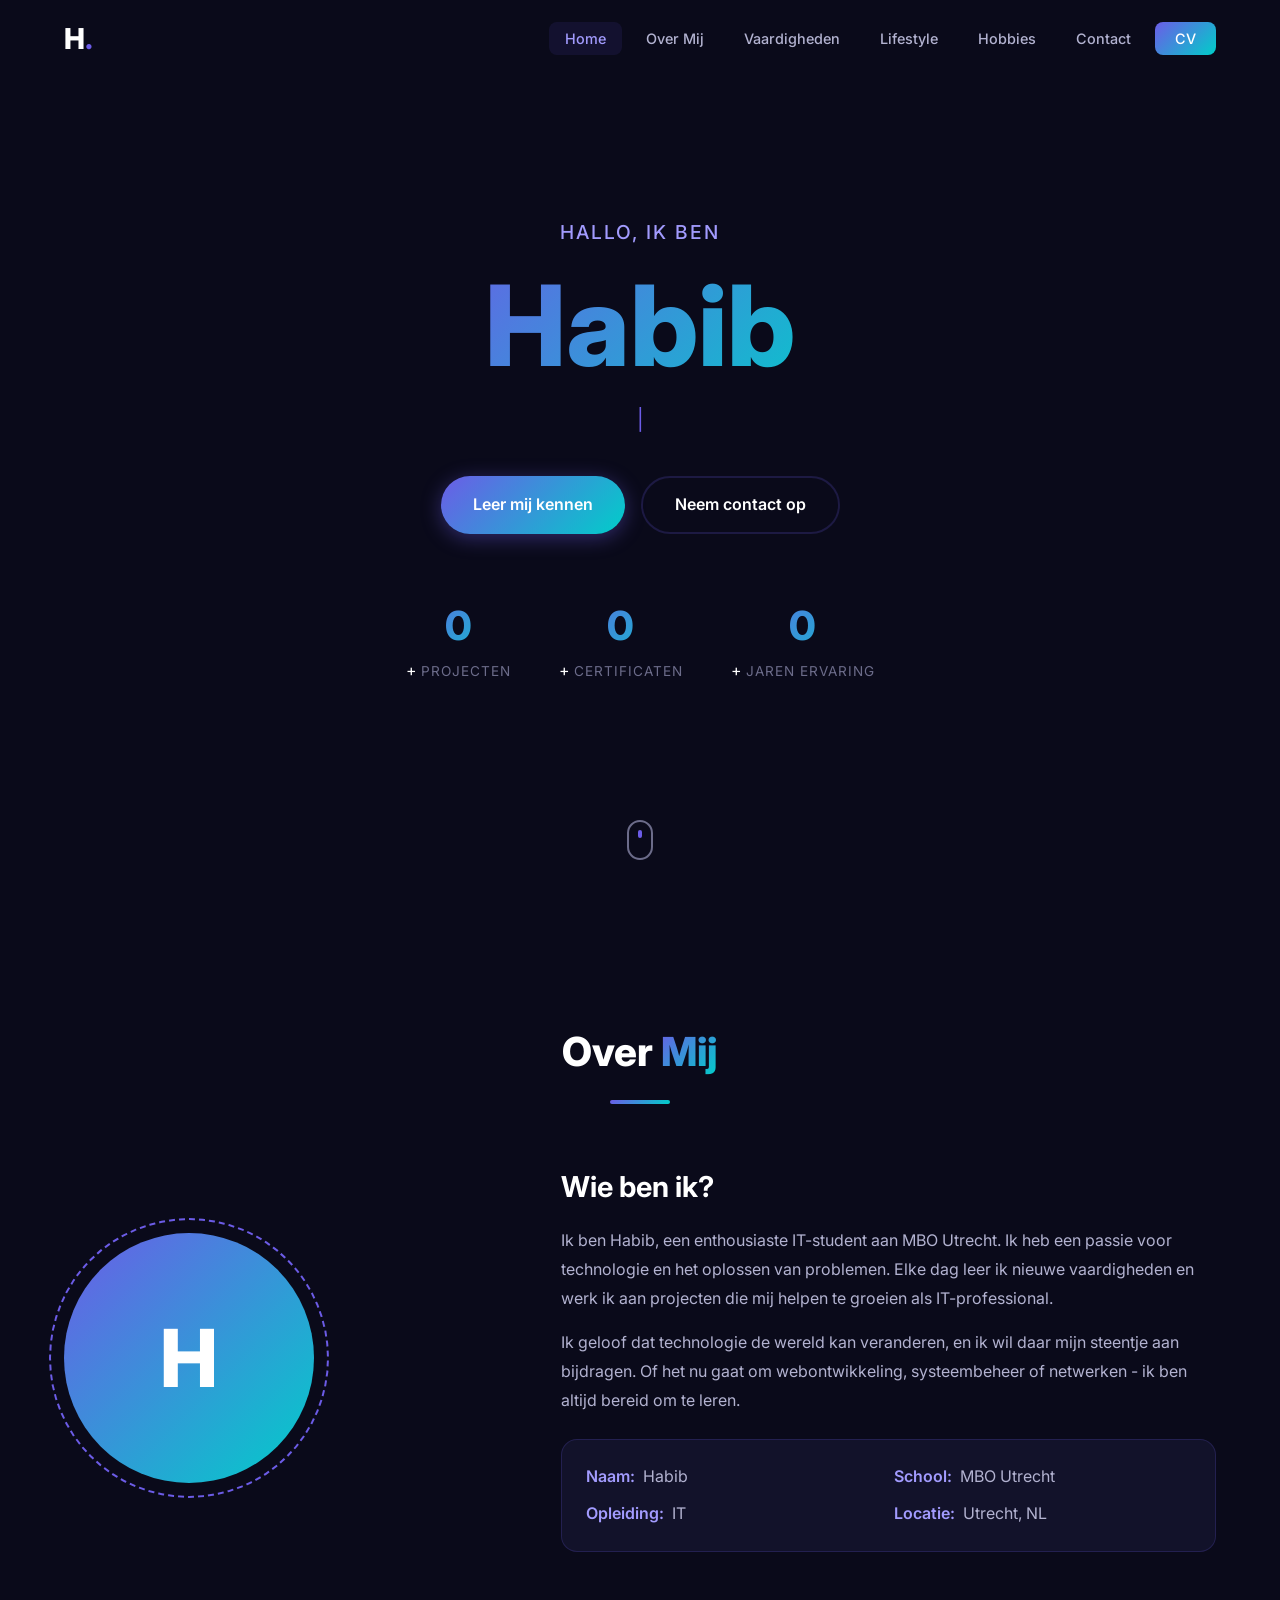
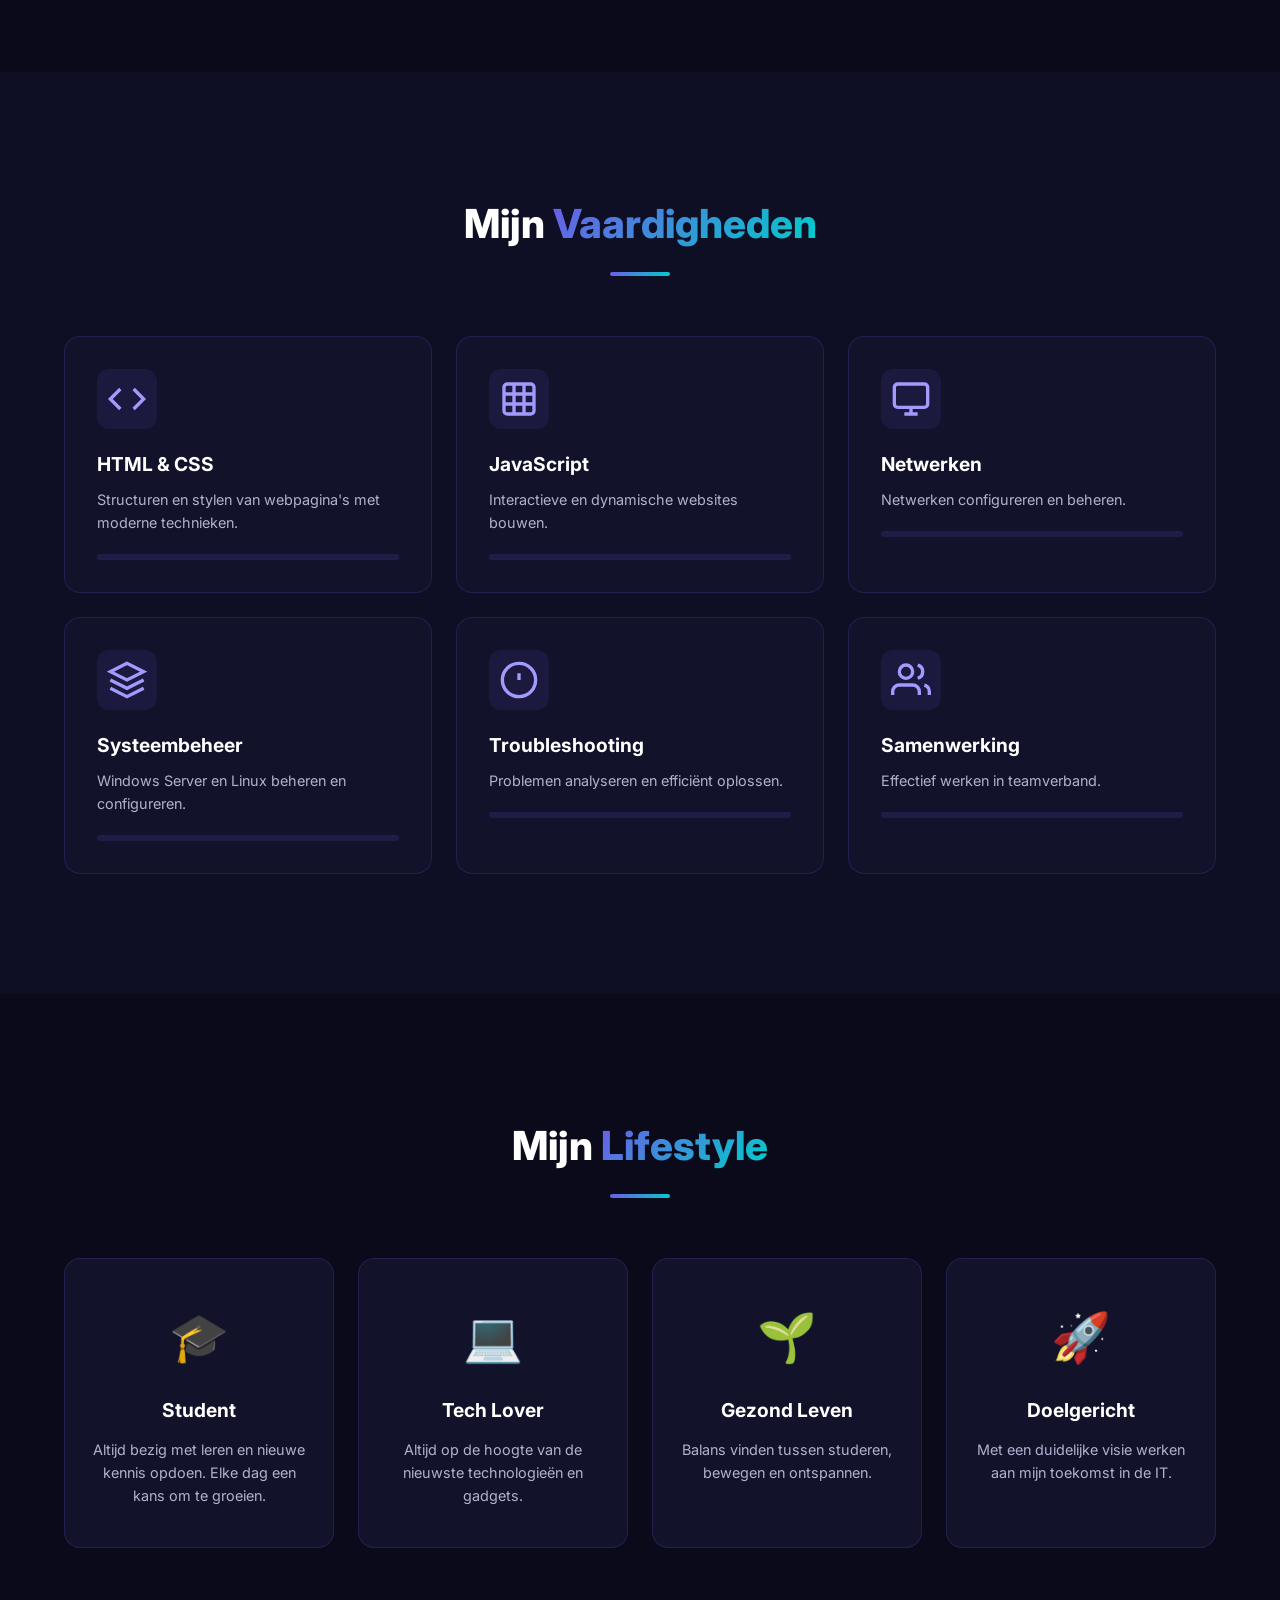
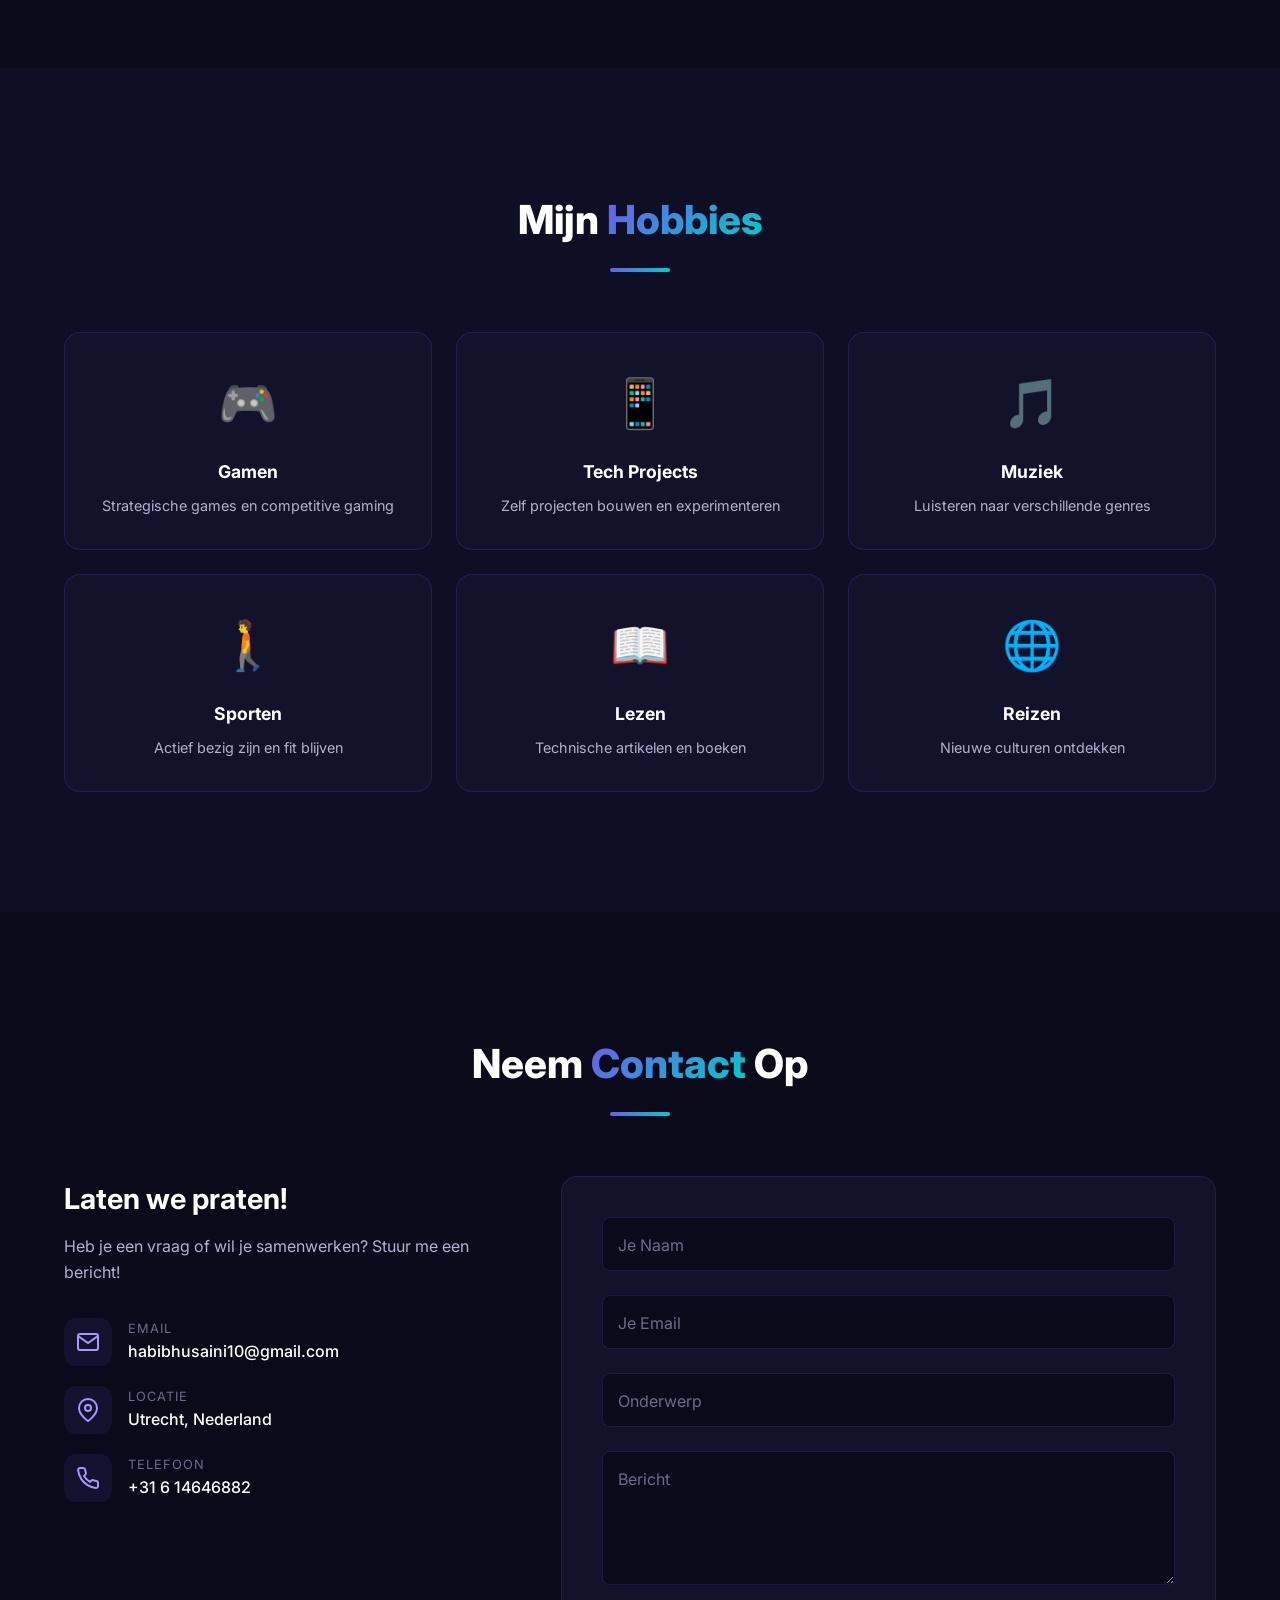
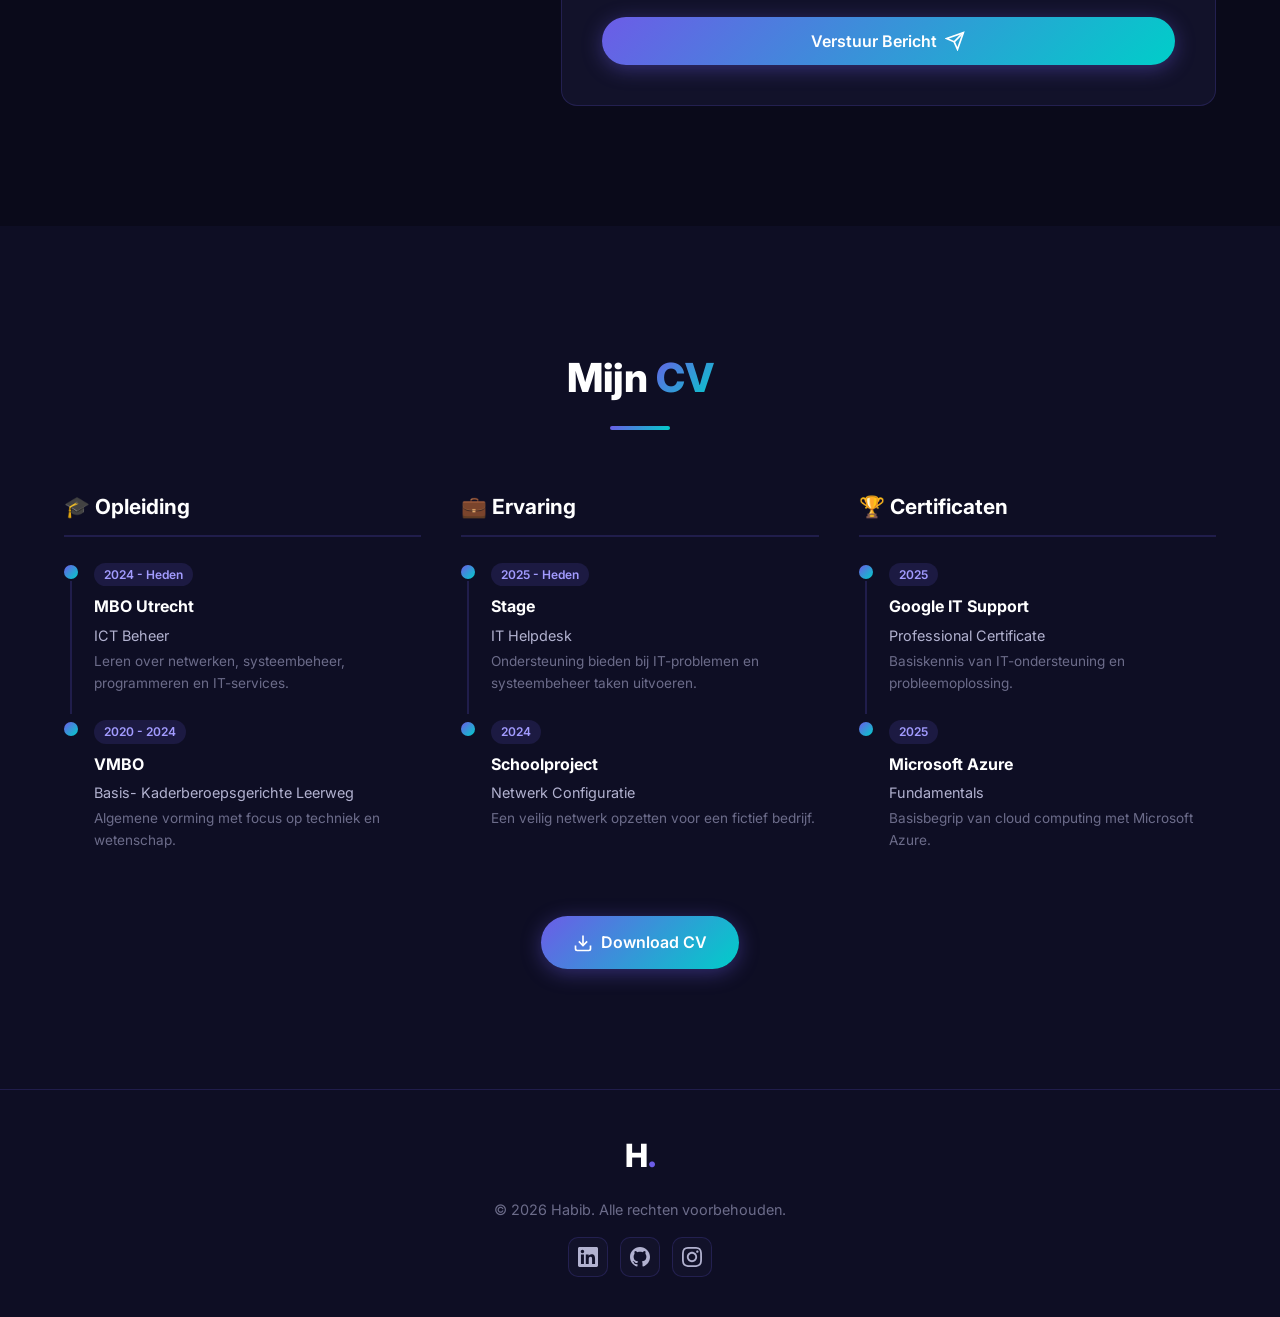
==== index.html @ a0aff55e "README aangepast" ====
<!DOCTYPE html>
<html lang="nl">
<head>
    <meta charset="UTF-8">
    <meta name="viewport" content="width=device-width, initial-scale=1.0">
    <title>Habib | Persoonlijke Website</title>
    <link rel="stylesheet" href="CSS/style.css">
    <link href="https://fonts.googleapis.com/css2?family=Inter:wght@300;400;500;600;700;800&display=swap" rel="stylesheet">
</head>
<body>

    <nav class="navbar" id="navbar">
        <div class="nav-container">
            <a href="#home" class="nav-logo">H<span>.</span></a>
            <button class="nav-toggle" id="navToggle" aria-label="Menu">
                <span></span><span></span><span></span>
            </button>
            <ul class="nav-menu" id="navMenu">
                <li><a href="#home" class="nav-link active">Home</a></li>
                <li><a href="#over-mij" class="nav-link">Over Mij</a></li>
                <li><a href="#vaardigheden" class="nav-link">Vaardigheden</a></li>
                <li><a href="#lifestyle" class="nav-link">Lifestyle</a></li>
                <li><a href="#hobbies" class="nav-link">Hobbies</a></li>
                <li><a href="#contact" class="nav-link">Contact</a></li>
                <li><a href="#cv" class="nav-link nav-btn">CV</a></li>
            </ul>
        </div>
    </nav>

    <section id="home" class="hero">
        <div class="hero-particles" id="particles"></div>
        <div class="hero-content">
            <p class="hero-greeting">Hallo, ik ben</p>
            <h1 class="hero-name">Habib</h1>
            <p class="hero-title" id="typingText"></p>
            <div class="hero-buttons">
                <a href="#over-mij" class="btn btn-primary">Leer mij kennen</a>
                <a href="#contact" class="btn btn-outline">Neem contact op</a>
            </div>
            <div class="hero-stats">
                <div class="stat">
                    <span class="stat-number" data-target="5">0</span>+
                    <span class="stat-label">Projecten</span>
                </div>
                <div class="stat">
                    <span class="stat-number" data-target="3">0</span>+
                    <span class="stat-label">Certificaten</span>
                </div>
                <div class="stat">
                    <span class="stat-number" data-target="2">0</span>+
                    <span class="stat-label">Jaren Ervaring</span>
                </div>
            </div>
        </div>
        <div class="scroll-indicator">
            <div class="mouse">
                <div class="wheel"></div>
            </div>
        </div>
    </section>

    <section id="over-mij" class="section">
        <div class="container">
            <h2 class="section-title">Over <span>Mij</span></h2>
            <div class="about-grid">
                <div class="about-image">
                    <div class="image-wrapper">
                        <div class="about-avatar">
                            <span>H</span>
                        </div>
                        <div class="image-decoration"></div>
                    </div>
                </div>
                <div class="about-content">
                    <h3>Wie ben ik?</h3>
                    <p>Ik ben Habib, een enthousiaste IT-student aan MBO Utrecht. 
                       Ik heb een passie voor technologie en het oplossen van problemen. 
                       Elke dag leer ik nieuwe vaardigheden en werk ik aan projecten 
                       die mij helpen te groeien als IT-professional.</p>
                    <p>Ik geloof dat technologie de wereld kan veranderen, en ik wil 
                       daar mijn steentje aan bijdragen. Of het nu gaat om webontwikkeling, 
                       systeembeheer of netwerken - ik ben altijd bereid om te leren.</p>
                    <div class="about-info">
                        <div class="info-item">
                            <span class="info-label">Naam:</span>
                            <span class="info-value">Habib</span>
                        </div>
                        <div class="info-item">
                            <span class="info-label">School:</span>
                            <span class="info-value">MBO Utrecht</span>
                        </div>
                        <div class="info-item">
                            <span class="info-label">Opleiding:</span>
                            <span class="info-value">IT</span>
                        </div>
                        <div class="info-item">
                            <span class="info-label">Locatie:</span>
                            <span class="info-value">Utrecht, NL</span>
                        </div>
                    </div>
                </div>
            </div>
        </div>
    </section>

    <section id="vaardigheden" class="section section-dark">
        <div class="container">
            <h2 class="section-title">Mijn <span>Vaardigheden</span></h2>
            <div class="skills-grid">
                <div class="skill-card" data-aos="fade-up">
                    <div class="skill-icon">
                        <svg width="40" height="40" viewBox="0 0 24 24" fill="none" stroke="currentColor" stroke-width="2">
                            <polyline points="16,18 22,12 16,6"></polyline>
                            <polyline points="8,6 2,12 8,18"></polyline>
                        </svg>
                    </div>
                    <h3>HTML & CSS</h3>
                    <p>Structuren en stylen van webpagina's met moderne technieken.</p>
                    <div class="skill-bar">
                        <div class="skill-progress" data-progress="80"></div>
                    </div>
                </div>
                <div class="skill-card" data-aos="fade-up" data-aos-delay="100">
                    <div class="skill-icon">
                        <svg width="40" height="40" viewBox="0 0 24 24" fill="none" stroke="currentColor" stroke-width="2">
                            <rect x="3" y="3" width="18" height="18" rx="2"></rect>
                            <path d="M9 3v18"></path>
                            <path d="M15 3v18"></path>
                            <path d="M3 9h18"></path>
                            <path d="M3 15h18"></path>
                        </svg>
                    </div>
                    <h3>JavaScript</h3>
                    <p>Interactieve en dynamische websites bouwen.</p>
                    <div class="skill-bar">
                        <div class="skill-progress" data-progress="65"></div>
                    </div>
                </div>
                <div class="skill-card" data-aos="fade-up" data-aos-delay="200">
                    <div class="skill-icon">
                        <svg width="40" height="40" viewBox="0 0 24 24" fill="none" stroke="currentColor" stroke-width="2">
                            <rect x="2" y="3" width="20" height="14" rx="2"></rect>
                            <line x1="8" y1="21" x2="16" y2="21"></line>
                            <line x1="12" y1="17" x2="12" y2="21"></line>
                        </svg>
                    </div>
                    <h3>Netwerken</h3>
                    <p>Netwerken configureren en beheren.</p>
                    <div class="skill-bar">
                        <div class="skill-progress" data-progress="70"></div>
                    </div>
                </div>
                <div class="skill-card" data-aos="fade-up" data-aos-delay="300">
                    <div class="skill-icon">
                        <svg width="40" height="40" viewBox="0 0 24 24" fill="none" stroke="currentColor" stroke-width="2">
                            <path d="M12 2L2 7l10 5 10-5-10-5z"></path>
                            <path d="M2 17l10 5 10-5"></path>
                            <path d="M2 12l10 5 10-5"></path>
                        </svg>
                    </div>
                    <h3>Systeembeheer</h3>
                    <p>Windows Server en Linux beheren en configureren.</p>
                    <div class="skill-bar">
                        <div class="skill-progress" data-progress="75"></div>
                    </div>
                </div>
                <div class="skill-card" data-aos="fade-up" data-aos-delay="400">
                    <div class="skill-icon">
                        <svg width="40" height="40" viewBox="0 0 24 24" fill="none" stroke="currentColor" stroke-width="2">
                            <circle cx="12" cy="12" r="10"></circle>
                            <line x1="12" y1="8" x2="12" y2="12"></line>
                            <line x1="12" y1="16" x2="12.01" y2="16"></line>
                        </svg>
                    </div>
                    <h3>Troubleshooting</h3>
                    <p>Problemen analyseren en efficiënt oplossen.</p>
                    <div class="skill-bar">
                        <div class="skill-progress" data-progress="85"></div>
                    </div>
                </div>
                <div class="skill-card" data-aos="fade-up" data-aos-delay="500">
                    <div class="skill-icon">
                        <svg width="40" height="40" viewBox="0 0 24 24" fill="none" stroke="currentColor" stroke-width="2">
                            <path d="M17 21v-2a4 4 0 0 0-4-4H5a4 4 0 0 0-4 4v2"></path>
                            <circle cx="9" cy="7" r="4"></circle>
                            <path d="M23 21v-2a4 4 0 0 0-3-3.87"></path>
                            <path d="M16 3.13a4 4 0 0 1 0 7.75"></path>
                        </svg>
                    </div>
                    <h3>Samenwerking</h3>
                    <p>Effectief werken in teamverband.</p>
                    <div class="skill-bar">
                        <div class="skill-progress" data-progress="90"></div>
                    </div>
                </div>
            </div>
        </div>
    </section>

    <section id="lifestyle" class="section">
        <div class="container">
            <h2 class="section-title">Mijn <span>Lifestyle</span></h2>
            <div class="lifestyle-grid">
                <div class="lifestyle-card">
                    <div class="lifestyle-icon">&#127891;</div>
                    <h3>Student</h3>
                    <p>Altijd bezig met leren en nieuwe kennis opdoen. Elke dag een kans om te groeien.</p>
                </div>
                <div class="lifestyle-card">
                    <div class="lifestyle-icon">&#128187;</div>
                    <h3>Tech Lover</h3>
                    <p>Altijd op de hoogte van de nieuwste technologieën en gadgets.</p>
                </div>
                <div class="lifestyle-card">
                    <div class="lifestyle-icon">&#127793;</div>
                    <h3>Gezond Leven</h3>
                    <p>Balans vinden tussen studeren, bewegen en ontspannen.</p>
                </div>
                <div class="lifestyle-card">
                    <div class="lifestyle-icon">&#128640;</div>
                    <h3>Doelgericht</h3>
                    <p>Met een duidelijke visie werken aan mijn toekomst in de IT.</p>
                </div>
            </div>
        </div>
    </section>

    <section id="hobbies" class="section section-dark">
        <div class="container">
            <h2 class="section-title">Mijn <span>Hobbies</span></h2>
            <div class="hobbies-grid">
                <div class="hobby-card">
                    <div class="hobby-emoji">&#127918;</div>
                    <h3>Gamen</h3>
                    <p>Strategische games en competitive gaming</p>
                </div>
                <div class="hobby-card">
                    <div class="hobby-emoji">&#128241;</div>
                    <h3>Tech Projects</h3>
                    <p>Zelf projecten bouwen en experimenteren</p>
                </div>
                <div class="hobby-card">
                    <div class="hobby-emoji">&#127925;</div>
                    <h3>Muziek</h3>
                    <p>Luisteren naar verschillende genres</p>
                </div>
                <div class="hobby-card">
                    <div class="hobby-emoji">&#128694;</div>
                    <h3>Sporten</h3>
                    <p>Actief bezig zijn en fit blijven</p>
                </div>
                <div class="hobby-card">
                    <div class="hobby-emoji">&#128214;</div>
                    <h3>Lezen</h3>
                    <p>Technische artikelen en boeken</p>
                </div>
                <div class="hobby-card">
                    <div class="hobby-emoji">&#127760;</div>
                    <h3>Reizen</h3>
                    <p>Nieuwe culturen ontdekken</p>
                </div>
            </div>
        </div>
    </section>

    <section id="contact" class="section">
        <div class="container">
            <h2 class="section-title">Neem <span>Contact</span> Op</h2>
            <div class="contact-grid">
                <div class="contact-info">
                    <h3>Laten we praten!</h3>
                    <p>Heb je een vraag of wil je samenwerken? Stuur me een bericht!</p>
                    <div class="contact-items">
                        <div class="contact-item">
                            <div class="contact-icon">
                                <svg width="24" height="24" viewBox="0 0 24 24" fill="none" stroke="currentColor" stroke-width="2">
                                    <path d="M4 4h16c1.1 0 2 .9 2 2v12c0 1.1-.9 2-2 2H4c-1.1 0-2-.9-2-2V6c0-1.1.9-2 2-2z"></path>
                                    <polyline points="22,6 12,13 2,6"></polyline>
                                </svg>
                            </div>
                            <div>
                                <span class="contact-label">Email</span>
                                <span class="contact-value">habibhusaini10@gmail.com</span>
                            </div>
                        </div>
                        <div class="contact-item">
                            <div class="contact-icon">
                                <svg width="24" height="24" viewBox="0 0 24 24" fill="none" stroke="currentColor" stroke-width="2">
                                    <path d="M21 10c0 7-9 13-9 13s-9-6-9-13a9 9 0 0 1 18 0z"></path>
                                    <circle cx="12" cy="10" r="3"></circle>
                                </svg>
                            </div>
                            <div>
                                <span class="contact-label">Locatie</span>
                                <span class="contact-value">Utrecht, Nederland</span>
                            </div>
                        </div>
                        <div class="contact-item">
                            <div class="contact-icon">
                                <svg width="24" height="24" viewBox="0 0 24 24" fill="none" stroke="currentColor" stroke-width="2">
                                    <path d="M22 16.92v3a2 2 0 0 1-2.18 2 19.79 19.79 0 0 1-8.63-3.07 19.5 19.5 0 0 1-6-6 19.79 19.79 0 0 1-3.07-8.67A2 2 0 0 1 4.11 2h3a2 2 0 0 1 2 1.72c.127.96.361 1.903.7 2.81a2 2 0 0 1-.45 2.11L8.09 9.91a16 16 0 0 0 6 6l1.27-1.27a2 2 0 0 1 2.11-.45c.907.339 1.85.573 2.81.7A2 2 0 0 1 22 16.92z"></path>
                                </svg>
                            </div>
                            <div>
                                <span class="contact-label">Telefoon</span>
                                <span class="contact-value">+31 6 14646882</span>
                            </div>
                        </div>
                    </div>
                </div>
                <form class="contact-form" id="contactForm">
                    <div class="form-group">
                        <input type="text" id="name" placeholder=" " required>
                        <label for="name">Je Naam</label>
                    </div>
                    <div class="form-group">
                        <input type="email" id="email" placeholder=" " required>
                        <label for="email">Je Email</label>
                    </div>
                    <div class="form-group">
                        <input type="text" id="subject" placeholder=" " required>
                        <label for="subject">Onderwerp</label>
                    </div>
                    <div class="form-group">
                        <textarea id="message" rows="5" placeholder=" " required></textarea>
                        <label for="message">Bericht</label>
                    </div>
                    <button type="submit" class="btn btn-primary btn-full">
                        <span>Verstuur Bericht</span>
                        <svg width="20" height="20" viewBox="0 0 24 24" fill="none" stroke="currentColor" stroke-width="2">
                            <line x1="22" y1="2" x2="11" y2="13"></line>
                            <polygon points="22 2 15 22 11 13 2 9 22 2"></polygon>
                        </svg>
                    </button>
                </form>
            </div>
        </div>
    </section>

    <section id="cv" class="section section-dark">
        <div class="container">
            <h2 class="section-title">Mijn <span>CV</span></h2>
            <div class="cv-grid">
                <div class="cv-column">
                    <h3 class="cv-heading">&#127891; Opleiding</h3>
                    <div class="cv-item">
                        <div class="cv-dot"></div>
                        <div class="cv-content">
                            <span class="cv-date">2024 - Heden</span>
                            <h4>MBO Utrecht</h4>
                            <p>ICT Beheer</p>
                            <p class="cv-desc">Leren over netwerken, systeembeheer, programmeren en IT-services.</p>
                        </div>
                    </div>
                    <div class="cv-item">
                        <div class="cv-dot"></div>
                        <div class="cv-content">
                            <span class="cv-date">2020 - 2024</span>
                            <h4>VMBO</h4>
                            <p> Basis- Kaderberoepsgerichte Leerweg</p>
                            <p class="cv-desc">Algemene vorming met focus op techniek en wetenschap.</p>
                        </div>
                    </div>
                </div>
                <div class="cv-column">
                    <h3 class="cv-heading">&#128188; Ervaring</h3>
                    <div class="cv-item">
                        <div class="cv-dot"></div>
                        <div class="cv-content">
                            <span class="cv-date">2025 - Heden</span>
                            <h4>Stage</h4>
                            <p>IT Helpdesk</p>
                            <p class="cv-desc">Ondersteuning bieden bij IT-problemen en systeembeheer taken uitvoeren.</p>
                        </div>
                    </div>
                    <div class="cv-item">
                        <div class="cv-dot"></div>
                        <div class="cv-content">
                            <span class="cv-date">2024</span>
                            <h4>Schoolproject</h4>
                            <p>Netwerk Configuratie</p>
                            <p class="cv-desc">Een veilig netwerk opzetten voor een fictief bedrijf.</p>
                        </div>
                    </div>
                </div>
                <div class="cv-column">
                    <h3 class="cv-heading">&#127942; Certificaten</h3>
                    <div class="cv-item">
                        <div class="cv-dot"></div>
                        <div class="cv-content">
                            <span class="cv-date">2025</span>
                            <h4>Google IT Support</h4>
                            <p>Professional Certificate</p>
                            <p class="cv-desc">Basiskennis van IT-ondersteuning en probleemoplossing.</p>
                        </div>
                    </div>
                    <div class="cv-item">
                        <div class="cv-dot"></div>
                        <div class="cv-content">
                            <span class="cv-date">2025</span>
                            <h4>Microsoft Azure</h4>
                            <p>Fundamentals</p>
                            <p class="cv-desc">Basisbegrip van cloud computing met Microsoft Azure.</p>
                        </div>
                    </div>
                </div>
            </div>
            <div class="cv-download">
                <a href="#" class="btn btn-primary" id="downloadCV">
                    <svg width="20" height="20" viewBox="0 0 24 24" fill="none" stroke="currentColor" stroke-width="2">
                        <path d="M21 15v4a2 2 0 0 1-2 2H5a2 2 0 0 1-2-2v-4"></path>
                        <polyline points="7 10 12 15 17 10"></polyline>
                        <line x1="12" y1="15" x2="12" y2="3"></line>
                    </svg>
                    <span>Download CV</span>
                </a>
            </div>
        </div>
    </section>

    <footer class="footer">
        <div class="container">
            <div class="footer-content">
                <a href="#home" class="footer-logo">H<span>.</span></a>
                <p>&copy; 2026 Habib. Alle rechten voorbehouden.</p>
                <div class="footer-socials">
                    <a href="#" class="social-link" aria-label="LinkedIn">
                        <svg width="20" height="20" viewBox="0 0 24 24" fill="currentColor">
                            <path d="M20.447 20.452h-3.554v-5.569c0-1.328-.027-3.037-1.852-3.037-1.853 0-2.136 1.445-2.136 2.939v5.667H9.351V9h3.414v1.561h.046c.477-.9 1.637-1.85 3.37-1.85 3.601 0 4.267 2.37 4.267 5.455v6.286zM5.337 7.433c-1.144 0-2.063-.926-2.063-2.065 0-1.138.92-2.063 2.063-2.063 1.14 0 2.064.925 2.064 2.063 0 1.139-.925 2.065-2.064 2.065zm1.782 13.019H3.555V9h3.564v11.452zM22.225 0H1.771C.792 0 0 .774 0 1.729v20.542C0 23.227.792 24 1.771 24h20.451C23.2 24 24 23.227 24 22.271V1.729C24 .774 23.2 0 22.222 0h.003z"/>
                        </svg>
                    </a>
                    <a href="#" class="social-link" aria-label="GitHub">
                        <svg width="20" height="20" viewBox="0 0 24 24" fill="currentColor">
                            <path d="M12 0c-6.626 0-12 5.373-12 12 0 5.302 3.438 9.8 8.207 11.387.599.111.793-.261.793-.577v-2.234c-3.338.726-4.033-1.416-4.033-1.416-.546-1.387-1.333-1.756-1.333-1.756-1.089-.745.083-.729.083-.729 1.205.084 1.839 1.237 1.839 1.237 1.07 1.834 2.807 1.304 3.492.997.107-.775.418-1.305.762-1.604-2.665-.305-5.467-1.334-5.467-5.931 0-1.311.469-2.381 1.236-3.221-.124-.303-.535-1.524.117-3.176 0 0 1.008-.322 3.301 1.23.957-.266 1.983-.399 3.003-.404 1.02.005 2.047.138 3.006.404 2.291-1.552 3.297-1.23 3.297-1.23.653 1.653.242 2.874.118 3.176.77.84 1.235 1.911 1.235 3.221 0 4.609-2.807 5.624-5.479 5.921.43.372.823 1.102.823 2.222v3.293c0 .319.192.694.801.576 4.765-1.589 8.199-6.086 8.199-11.386 0-6.627-5.373-12-12-12z"/>
                        </svg>
                    </a>
                    <a href="#" class="social-link" aria-label="Instagram">
                        <svg width="20" height="20" viewBox="0 0 24 24" fill="currentColor">
                            <path d="M12 2.163c3.204 0 3.584.012 4.85.07 3.252.148 4.771 1.691 4.919 4.919.058 1.265.069 1.645.069 4.849 0 3.205-.012 3.584-.069 4.849-.149 3.225-1.664 4.771-4.919 4.919-1.266.058-1.644.07-4.85.07-3.204 0-3.584-.012-4.849-.07-3.26-.149-4.771-1.699-4.919-4.92-.058-1.265-.07-1.644-.07-4.849 0-3.204.013-3.583.07-4.849.149-3.227 1.664-4.771 4.919-4.919 1.266-.057 1.645-.069 4.849-.069zm0-2.163c-3.259 0-3.667.014-4.947.072-4.358.2-6.78 2.618-6.98 6.98-.059 1.281-.073 1.689-.073 4.948 0 3.259.014 3.668.072 4.948.2 4.358 2.618 6.78 6.98 6.98 1.281.058 1.689.072 4.948.072 3.259 0 3.668-.014 4.948-.072 4.354-.2 6.782-2.618 6.979-6.98.059-1.28.073-1.689.073-4.948 0-3.259-.014-3.667-.072-4.947-.196-4.354-2.617-6.78-6.979-6.98-1.281-.059-1.69-.073-4.949-.073zm0 5.838c-3.403 0-6.162 2.759-6.162 6.162s2.759 6.163 6.162 6.163 6.162-2.759 6.162-6.163c0-3.403-2.759-6.162-6.162-6.162zm0 10.162c-2.209 0-4-1.79-4-4 0-2.209 1.791-4 4-4s4 1.791 4 4c0 2.21-1.791 4-4 4zm6.406-11.845c-.796 0-1.441.645-1.441 1.44s.645 1.44 1.441 1.44c.795 0 1.439-.645 1.439-1.44s-.644-1.44-1.439-1.44z"/>
                        </svg>
                    </a>
                </div>
            </div>
        </div>
    </footer>

    <button class="back-to-top" id="backToTop" aria-label="Terug naar boven">
        <svg width="24" height="24" viewBox="0 0 24 24" fill="none" stroke="currentColor" stroke-width="2">
            <polyline points="18 15 12 9 6 15"></polyline>
        </svg>
    </button>

    <script src="script.js"></script>
</body>
</html>
---- CSS/style.css ----
/* ===========================
   CSS Variables & Reset
   =========================== */
:root {
    --primary: #6c5ce7;
    --primary-light: #a29bfe;
    --primary-dark: #5541d7;
    --accent: #00cec9;
    --bg-dark: #0a0a1a;
    --bg-card: #12122a;
    --bg-section: #0e0e24;
    --text-primary: #ffffff;
    --text-secondary: #b2b2d0;
    --text-muted: #6c6c8a;
    --border: rgba(108, 92, 231, 0.2);
    --gradient: linear-gradient(135deg, var(--primary), var(--accent));
    --shadow: 0 10px 40px rgba(0, 0, 0, 0.3);
    --shadow-glow: 0 0 30px rgba(108, 92, 231, 0.3);
    --radius: 16px;
    --radius-sm: 8px;
    --transition: all 0.3s cubic-bezier(0.4, 0, 0.2, 1);
}

*,
*::before,
*::after {
    margin: 0;
    padding: 0;
    box-sizing: border-box;
}

html {
    scroll-behavior: smooth;
    scroll-padding-top: 80px;
}

body {
    font-family: 'Inter', -apple-system, BlinkMacSystemFont, sans-serif;
    background: var(--bg-dark);
    color: var(--text-primary);
    line-height: 1.6;
    overflow-x: hidden;
}

a {
    text-decoration: none;
    color: inherit;
}

ul {
    list-style: none;
}

img {
    max-width: 100%;
}

/* ===========================
   Utilities
   =========================== */
.container {
    max-width: 1200px;
    margin: 0 auto;
    padding: 0 24px;
}

.section {
    padding: 120px 0;
}

.section-dark {
    background: var(--bg-section);
}

.section-title {
    text-align: center;
    font-size: 2.5rem;
    font-weight: 800;
    margin-bottom: 60px;
    position: relative;
}

.section-title span {
    background: var(--gradient);
    -webkit-background-clip: text;
    -webkit-text-fill-color: transparent;
    background-clip: text;
}

.section-title::after {
    content: '';
    display: block;
    width: 60px;
    height: 4px;
    background: var(--gradient);
    margin: 16px auto 0;
    border-radius: 2px;
}

/* ===========================
   Buttons
   =========================== */
.btn {
    display: inline-flex;
    align-items: center;
    gap: 8px;
    padding: 14px 32px;
    border-radius: 50px;
    font-weight: 600;
    font-size: 1rem;
    transition: var(--transition);
    cursor: pointer;
    border: none;
    font-family: inherit;
}

.btn-primary {
    background: var(--gradient);
    color: white;
    box-shadow: 0 4px 20px rgba(108, 92, 231, 0.4);
}

.btn-primary:hover {
    transform: translateY(-2px);
    box-shadow: 0 8px 30px rgba(108, 92, 231, 0.6);
}

.btn-outline {
    background: transparent;
    color: var(--text-primary);
    border: 2px solid var(--border);
}

.btn-outline:hover {
    border-color: var(--primary);
    background: rgba(108, 92, 231, 0.1);
    transform: translateY(-2px);
}

.btn-full {
    width: 100%;
    justify-content: center;
}

/* ===========================
   Navbar
   =========================== */
.navbar {
    position: fixed;
    top: 0;
    left: 0;
    right: 0;
    z-index: 1000;
    padding: 16px 0;
    transition: var(--transition);
    backdrop-filter: blur(0px);
}

.navbar.scrolled {
    background: rgba(10, 10, 26, 0.9);
    backdrop-filter: blur(20px);
    padding: 12px 0;
    border-bottom: 1px solid var(--border);
}

.nav-container {
    max-width: 1200px;
    margin: 0 auto;
    padding: 0 24px;
    display: flex;
    align-items: center;
    justify-content: space-between;
}

.nav-logo {
    font-size: 1.8rem;
    font-weight: 800;
    color: var(--text-primary);
}

.nav-logo span {
    color: var(--primary);
}

.nav-menu {
    display: flex;
    align-items: center;
    gap: 8px;
}

.nav-link {
    padding: 8px 16px;
    border-radius: 8px;
    font-size: 0.9rem;
    font-weight: 500;
    color: var(--text-secondary);
    transition: var(--transition);
}

.nav-link:hover,
.nav-link.active {
    color: var(--text-primary);
    background: rgba(108, 92, 231, 0.1);
}

.nav-link.active {
    color: var(--primary-light);
}

.nav-btn {
    background: var(--gradient) !important;
    color: white !important;
    padding: 8px 20px !important;
}

.nav-btn:hover {
    box-shadow: 0 4px 20px rgba(108, 92, 231, 0.4);
}

.nav-toggle {
    display: none;
    flex-direction: column;
    gap: 5px;
    background: none;
    border: none;
    cursor: pointer;
    padding: 4px;
}

.nav-toggle span {
    width: 24px;
    height: 2px;
    background: var(--text-primary);
    border-radius: 2px;
    transition: var(--transition);
}

.nav-toggle.active span:nth-child(1) {
    transform: rotate(45deg) translate(5px, 5px);
}

.nav-toggle.active span:nth-child(2) {
    opacity: 0;
}

.nav-toggle.active span:nth-child(3) {
    transform: rotate(-45deg) translate(5px, -5px);
}

/* ===========================
   Hero Section
   =========================== */
.hero {
    min-height: 100vh;
    display: flex;
    align-items: center;
    justify-content: center;
    position: relative;
    overflow: hidden;
}

.hero-particles {
    position: absolute;
    inset: 0;
    pointer-events: none;
}

.hero-content {
    text-align: center;
    z-index: 2;
    padding: 0 24px;
}

.hero-greeting {
    font-size: 1.2rem;
    color: var(--primary-light);
    font-weight: 500;
    margin-bottom: 16px;
    letter-spacing: 2px;
    text-transform: uppercase;
}

.hero-name {
    font-size: clamp(3rem, 10vw, 7rem);
    font-weight: 800;
    background: var(--gradient);
    -webkit-background-clip: text;
    -webkit-text-fill-color: transparent;
    background-clip: text;
    line-height: 1.1;
    margin-bottom: 16px;
}

.hero-title {
    font-size: 1.3rem;
    color: var(--text-secondary);
    margin-bottom: 40px;
    min-height: 32px;
}

.hero-title::after {
    content: '|';
    animation: blink 1s infinite;
    color: var(--primary);
}

@keyframes blink {
    0%, 100% { opacity: 1; }
    50% { opacity: 0; }
}

.hero-buttons {
    display: flex;
    gap: 16px;
    justify-content: center;
    flex-wrap: wrap;
    margin-bottom: 60px;
}

.hero-stats {
    display: flex;
    gap: 48px;
    justify-content: center;
    flex-wrap: wrap;
}

.stat {
    text-align: center;
}

.stat-number {
    display: block;
    font-size: 2.5rem;
    font-weight: 800;
    background: var(--gradient);
    -webkit-background-clip: text;
    -webkit-text-fill-color: transparent;
    background-clip: text;
}

.stat-label {
    font-size: 0.85rem;
    color: var(--text-muted);
    text-transform: uppercase;
    letter-spacing: 1px;
}

.scroll-indicator {
    position: absolute;
    bottom: 40px;
    left: 50%;
    transform: translateX(-50%);
    animation: float 2s ease-in-out infinite;
}

.mouse {
    width: 26px;
    height: 40px;
    border: 2px solid var(--text-muted);
    border-radius: 13px;
    display: flex;
    justify-content: center;
    padding-top: 8px;
}

.wheel {
    width: 4px;
    height: 8px;
    background: var(--primary);
    border-radius: 2px;
    animation: scroll 1.5s ease-in-out infinite;
}

@keyframes scroll {
    0% { transform: translateY(0); opacity: 1; }
    100% { transform: translateY(12px); opacity: 0; }
}

@keyframes float {
    0%, 100% { transform: translateX(-50%) translateY(0); }
    50% { transform: translateX(-50%) translateY(10px); }
}

/* ===========================
   About Section
   =========================== */
.about-grid {
    display: grid;
    grid-template-columns: 1fr 1.5fr;
    gap: 60px;
    align-items: center;
}

.about-avatar {
    width: 250px;
    height: 250px;
    background: var(--gradient);
    border-radius: 50%;
    display: flex;
    align-items: center;
    justify-content: center;
    font-size: 5rem;
    font-weight: 800;
    color: white;
    margin: 0 auto;
    position: relative;
}

.image-wrapper {
    position: relative;
    display: inline-block;
}

.image-decoration {
    position: absolute;
    inset: -15px;
    border: 2px dashed var(--primary);
    border-radius: 50%;
    animation: spin 20s linear infinite;
}

@keyframes spin {
    from { transform: rotate(0deg); }
    to { transform: rotate(360deg); }
}

.about-content h3 {
    font-size: 1.8rem;
    margin-bottom: 16px;
    color: var(--text-primary);
}

.about-content p {
    color: var(--text-secondary);
    margin-bottom: 16px;
    line-height: 1.8;
}

.about-info {
    display: grid;
    grid-template-columns: 1fr 1fr;
    gap: 12px;
    margin-top: 24px;
    padding: 24px;
    background: var(--bg-card);
    border-radius: var(--radius);
    border: 1px solid var(--border);
}

.info-item {
    display: flex;
    gap: 8px;
}

.info-label {
    color: var(--primary-light);
    font-weight: 600;
}

.info-value {
    color: var(--text-secondary);
}

/* ===========================
   Skills Section
   =========================== */
.skills-grid {
    display: grid;
    grid-template-columns: repeat(3, 1fr);
    gap: 24px;
}

.skill-card {
    background: var(--bg-card);
    border: 1px solid var(--border);
    border-radius: var(--radius);
    padding: 32px;
    transition: var(--transition);
    position: relative;
    overflow: hidden;
}

.skill-card::before {
    content: '';
    position: absolute;
    top: 0;
    left: 0;
    right: 0;
    height: 3px;
    background: var(--gradient);
    transform: scaleX(0);
    transition: var(--transition);
}

.skill-card:hover {
    transform: translateY(-8px);
    border-color: var(--primary);
    box-shadow: var(--shadow-glow);
}

.skill-card:hover::before {
    transform: scaleX(1);
}

.skill-icon {
    width: 60px;
    height: 60px;
    background: rgba(108, 92, 231, 0.1);
    border-radius: 12px;
    display: flex;
    align-items: center;
    justify-content: center;
    color: var(--primary-light);
    margin-bottom: 20px;
    transition: var(--transition);
}

.skill-card:hover .skill-icon {
    background: var(--gradient);
    color: white;
    transform: scale(1.1);
}

.skill-card h3 {
    font-size: 1.2rem;
    margin-bottom: 8px;
    color: var(--text-primary);
}

.skill-card p {
    color: var(--text-secondary);
    font-size: 0.9rem;
    margin-bottom: 20px;
}

.skill-bar {
    height: 6px;
    background: rgba(108, 92, 231, 0.15);
    border-radius: 3px;
    overflow: hidden;
}

.skill-progress {
    height: 100%;
    background: var(--gradient);
    border-radius: 3px;
    width: 0;
    transition: width 1.5s cubic-bezier(0.4, 0, 0.2, 1);
}

/* ===========================
   Lifestyle Section
   =========================== */
.lifestyle-grid {
    display: grid;
    grid-template-columns: repeat(4, 1fr);
    gap: 24px;
}

.lifestyle-card {
    background: var(--bg-card);
    border: 1px solid var(--border);
    border-radius: var(--radius);
    padding: 40px 24px;
    text-align: center;
    transition: var(--transition);
}

.lifestyle-card:hover {
    transform: translateY(-8px);
    border-color: var(--primary);
    box-shadow: var(--shadow-glow);
}

.lifestyle-icon {
    font-size: 3rem;
    margin-bottom: 20px;
    display: block;
}

.lifestyle-card h3 {
    font-size: 1.2rem;
    margin-bottom: 12px;
    color: var(--text-primary);
}

.lifestyle-card p {
    color: var(--text-secondary);
    font-size: 0.9rem;
    line-height: 1.6;
}

/* ===========================
   Hobbies Section
   =========================== */
.hobbies-grid {
    display: grid;
    grid-template-columns: repeat(3, 1fr);
    gap: 24px;
}

.hobby-card {
    background: var(--bg-card);
    border: 1px solid var(--border);
    border-radius: var(--radius);
    padding: 32px;
    text-align: center;
    transition: var(--transition);
    position: relative;
    overflow: hidden;
}

.hobby-card::after {
    content: '';
    position: absolute;
    inset: 0;
    background: var(--gradient);
    opacity: 0;
    transition: var(--transition);
}

.hobby-card:hover {
    transform: translateY(-8px) scale(1.02);
    border-color: transparent;
}

.hobby-card:hover::after {
    opacity: 0.1;
}

.hobby-emoji {
    font-size: 3rem;
    margin-bottom: 16px;
    display: block;
    position: relative;
    z-index: 1;
}

.hobby-card h3 {
    font-size: 1.1rem;
    margin-bottom: 8px;
    color: var(--text-primary);
    position: relative;
    z-index: 1;
}

.hobby-card p {
    color: var(--text-secondary);
    font-size: 0.9rem;
    position: relative;
    z-index: 1;
}

/* ===========================
   Contact Section
   =========================== */
.contact-grid {
    display: grid;
    grid-template-columns: 1fr 1.5fr;
    gap: 60px;
}

.contact-info h3 {
    font-size: 1.8rem;
    margin-bottom: 12px;
    color: var(--text-primary);
}

.contact-info > p {
    color: var(--text-secondary);
    margin-bottom: 32px;
}

.contact-items {
    display: flex;
    flex-direction: column;
    gap: 20px;
}

.contact-item {
    display: flex;
    align-items: center;
    gap: 16px;
}

.contact-icon {
    width: 48px;
    height: 48px;
    background: rgba(108, 92, 231, 0.1);
    border-radius: 12px;
    display: flex;
    align-items: center;
    justify-content: center;
    color: var(--primary-light);
    flex-shrink: 0;
}

.contact-label {
    display: block;
    font-size: 0.8rem;
    color: var(--text-muted);
    text-transform: uppercase;
    letter-spacing: 1px;
}

.contact-value {
    display: block;
    color: var(--text-primary);
    font-weight: 500;
}

/* Form */
.contact-form {
    background: var(--bg-card);
    border: 1px solid var(--border);
    border-radius: var(--radius);
    padding: 40px;
}

.form-group {
    position: relative;
    margin-bottom: 24px;
}

.form-group input,
.form-group textarea {
    width: 100%;
    padding: 16px;
    background: var(--bg-dark);
    border: 1px solid var(--border);
    border-radius: var(--radius-sm);
    color: var(--text-primary);
    font-family: inherit;
    font-size: 1rem;
    transition: var(--transition);
    outline: none;
}

.form-group textarea {
    resize: vertical;
    min-height: 120px;
}

.form-group label {
    position: absolute;
    left: 16px;
    top: 16px;
    color: var(--text-muted);
    pointer-events: none;
    transition: var(--transition);
    font-size: 1rem;
}

.form-group input:focus + label,
.form-group input:not(:placeholder-shown) + label,
.form-group textarea:focus + label,
.form-group textarea:not(:placeholder-shown) + label {
    top: -10px;
    left: 12px;
    font-size: 0.8rem;
    color: var(--primary-light);
    background: var(--bg-card);
    padding: 0 6px;
}

.form-group input:focus,
.form-group textarea:focus {
    border-color: var(--primary);
    box-shadow: 0 0 0 3px rgba(108, 92, 231, 0.1);
}

/* ===========================
   CV Section
   =========================== */
.cv-grid {
    display: grid;
    grid-template-columns: repeat(3, 1fr);
    gap: 40px;
    margin-bottom: 40px;
}

.cv-heading {
    font-size: 1.3rem;
    color: var(--text-primary);
    margin-bottom: 24px;
    padding-bottom: 12px;
    border-bottom: 2px solid var(--border);
}

.cv-item {
    display: flex;
    gap: 16px;
    margin-bottom: 24px;
    position: relative;
}

.cv-item:not(:last-child)::before {
    content: '';
    position: absolute;
    left: 6px;
    top: 20px;
    bottom: -20px;
    width: 2px;
    background: var(--border);
}

.cv-dot {
    width: 14px;
    height: 14px;
    background: var(--gradient);
    border-radius: 50%;
    flex-shrink: 0;
    margin-top: 4px;
    position: relative;
    z-index: 1;
}

.cv-content {
    flex: 1;
}

.cv-date {
    display: inline-block;
    padding: 2px 10px;
    background: rgba(108, 92, 231, 0.15);
    color: var(--primary-light);
    border-radius: 20px;
    font-size: 0.75rem;
    font-weight: 600;
    margin-bottom: 8px;
}

.cv-content h4 {
    font-size: 1rem;
    color: var(--text-primary);
    margin-bottom: 4px;
}

.cv-content p {
    color: var(--text-secondary);
    font-size: 0.9rem;
}

.cv-desc {
    color: var(--text-muted) !important;
    font-size: 0.85rem !important;
    margin-top: 4px;
}

.cv-download {
    text-align: center;
}

/* ===========================
   Footer
   =========================== */
.footer {
    background: var(--bg-section);
    border-top: 1px solid var(--border);
    padding: 40px 0;
}

.footer-content {
    display: flex;
    flex-direction: column;
    align-items: center;
    gap: 16px;
}

.footer-logo {
    font-size: 2rem;
    font-weight: 800;
    color: var(--text-primary);
}

.footer-logo span {
    color: var(--primary);
}

.footer-content p {
    color: var(--text-muted);
    font-size: 0.9rem;
}

.footer-socials {
    display: flex;
    gap: 12px;
}

.social-link {
    width: 40px;
    height: 40px;
    display: flex;
    align-items: center;
    justify-content: center;
    background: var(--bg-card);
    border: 1px solid var(--border);
    border-radius: 10px;
    color: var(--text-secondary);
    transition: var(--transition);
}

.social-link:hover {
    background: var(--primary);
    border-color: var(--primary);
    color: white;
    transform: translateY(-3px);
}

/* ===========================
   Back to Top
   =========================== */
.back-to-top {
    position: fixed;
    bottom: 30px;
    right: 30px;
    width: 48px;
    height: 48px;
    background: var(--gradient);
    border: none;
    border-radius: 50%;
    color: white;
    cursor: pointer;
    display: flex;
    align-items: center;
    justify-content: center;
    opacity: 0;
    visibility: hidden;
    transform: translateY(20px);
    transition: var(--transition);
    z-index: 999;
    box-shadow: var(--shadow-glow);
}

.back-to-top.visible {
    opacity: 1;
    visibility: visible;
    transform: translateY(0);
}

.back-to-top:hover {
    transform: translateY(-3px);
    box-shadow: 0 0 40px rgba(108, 92, 231, 0.6);
}

/* ===========================
   Animations
   =========================== */
.fade-in {
    opacity: 0;
    transform: translateY(30px);
    transition: opacity 0.6s ease, transform 0.6s ease;
}

.fade-in.visible {
    opacity: 1;
    transform: translateY(0);
}

/* ===========================
   Particle Styles
   =========================== */
.particle {
    position: absolute;
    border-radius: 50%;
    background: var(--primary);
    opacity: 0.15;
    pointer-events: none;
    animation: float-particle linear infinite;
}

@keyframes float-particle {
    0% {
        transform: translateY(100vh) rotate(0deg);
        opacity: 0;
    }
    10% {
        opacity: 0.15;
    }
    90% {
        opacity: 0.15;
    }
    100% {
        transform: translateY(-100px) rotate(720deg);
        opacity: 0;
    }
}

/* ===========================
   Responsive
   =========================== */
@media (max-width: 1024px) {
    .skills-grid,
    .hobbies-grid {
        grid-template-columns: repeat(2, 1fr);
    }

    .cv-grid {
        grid-template-columns: repeat(2, 1fr);
    }

    .lifestyle-grid {
        grid-template-columns: repeat(2, 1fr);
    }
}

@media (max-width: 768px) {
    .nav-toggle {
        display: flex;
    }

    .nav-menu {
        position: fixed;
        top: 0;
        right: -100%;
        width: 280px;
        height: 100vh;
        background: var(--bg-dark);
        flex-direction: column;
        padding: 80px 32px 32px;
        gap: 4px;
        transition: var(--transition);
        border-left: 1px solid var(--border);
    }

    .nav-menu.active {
        right: 0;
    }

    .nav-link {
        width: 100%;
        padding: 12px 16px;
    }

    .about-grid {
        grid-template-columns: 1fr;
        gap: 40px;
        text-align: center;
    }

    .about-info {
        grid-template-columns: 1fr;
    }

    .contact-grid {
        grid-template-columns: 1fr;
        gap: 40px;
    }

    .skills-grid,
    .hobbies-grid,
    .lifestyle-grid {
        grid-template-columns: 1fr;
    }

    .cv-grid {
        grid-template-columns: 1fr;
    }

    .section {
        padding: 80px 0;
    }

    .section-title {
        font-size: 2rem;
    }

    .hero-stats {
        gap: 24px;
    }

    .contact-form {
        padding: 24px;
    }
}

@media (max-width: 480px) {
    .hero-name {
        font-size: 3rem;
    }

    .hero-buttons {
        flex-direction: column;
        align-items: center;
    }

    .about-avatar {
        width: 180px;
        height: 180px;
        font-size: 3.5rem;
    }

    .about-info {
        padding: 16px;
    }
}

/* ===========================
   Smooth transitions for sections
   =========================== */
.section {
    opacity: 1;
    transition: opacity 0.8s ease;
}
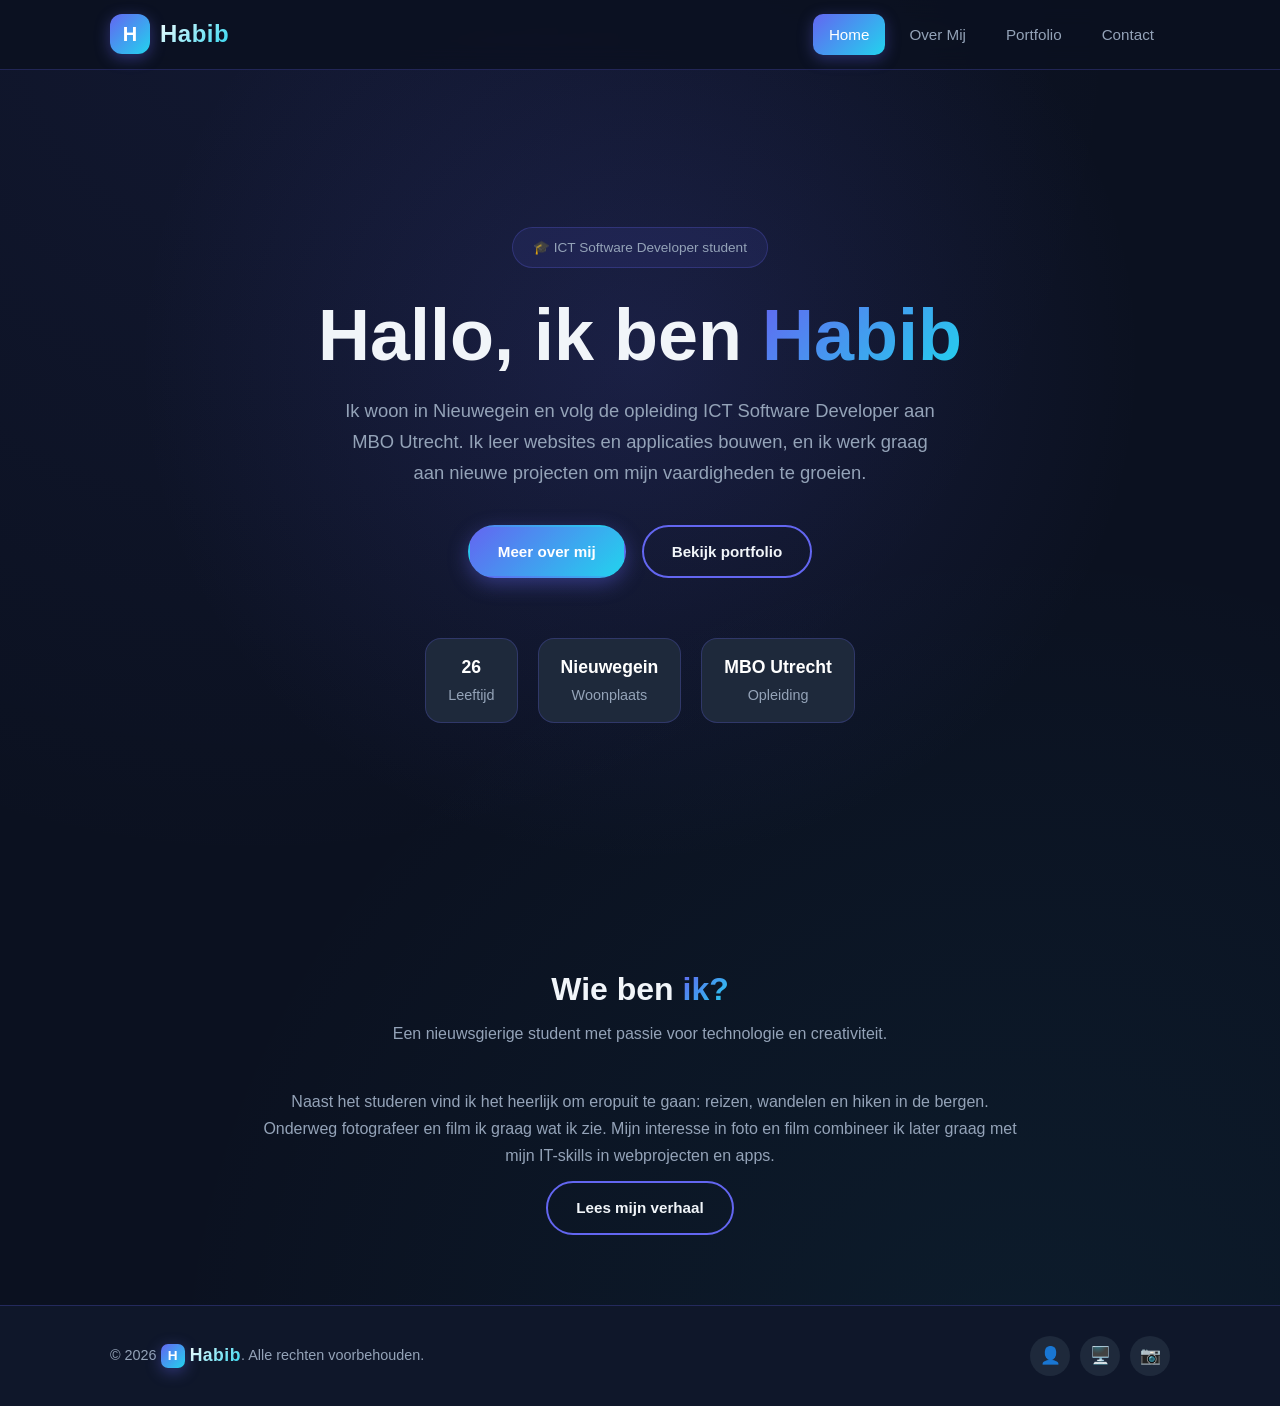
==== commit 0cb2a30c: "IT week4 opdracht" ====
--- a/index.html
+++ b/index.html
@@ -1,455 +1,141 @@
 <!DOCTYPE html>
+<!-- =====================================================================
+    Homepagina - Portfolio Habib
+    Bevat een vaste header met navigatie, hero met introductie,
+    korte "over mij"-sectie en een footer.
+    Let op: alleen HTML + CSS, geen JavaScript.
+===================================================================== -->
 <html lang="nl">
 <head>
+    <!-- Metadata voor correcte weergave en mobiele schaling -->
     <meta charset="UTF-8">
     <meta name="viewport" content="width=device-width, initial-scale=1.0">
-    <title>Habib | Persoonlijke Website</title>
+    <meta name="description" content="Portfolio van Habib - ICT Software Developer student aan MBO Utrecht">
+    <title>Habib | Portfolio - Home</title>
+
+    <!-- Koppeling naar de gedeelde stylesheet in de CSS-map -->
     <link rel="stylesheet" href="CSS/style.css">
-    <link href="https://fonts.googleapis.com/css2?family=Inter:wght@300;400;500;600;700;800&display=swap" rel="stylesheet">
 </head>
 <body>
 
-    <nav class="navbar" id="navbar">
-        <div class="nav-container">
-            <a href="#home" class="nav-logo">H<span>.</span></a>
-            <button class="nav-toggle" id="navToggle" aria-label="Menu">
-                <span></span><span></span><span></span>
-            </button>
-            <ul class="nav-menu" id="navMenu">
-                <li><a href="#home" class="nav-link active">Home</a></li>
-                <li><a href="#over-mij" class="nav-link">Over Mij</a></li>
-                <li><a href="#vaardigheden" class="nav-link">Vaardigheden</a></li>
-                <li><a href="#lifestyle" class="nav-link">Lifestyle</a></li>
-                <li><a href="#hobbies" class="nav-link">Hobbies</a></li>
-                <li><a href="#contact" class="nav-link">Contact</a></li>
-                <li><a href="#cv" class="nav-link nav-btn">CV</a></li>
-            </ul>
+    <!-- =================================================================
+        HEADER + NAVIGATIE
+        Vast bovenin. Het menu werkt op mobiel via een verborgen checkbox
+        (de "checkbox-hack") zodat er GEEN JavaScript nodig is.
+        ================================================================= -->
+    <header class="header">
+        <div class="container">
+
+            <!-- Logo met gradient-punt -->
+            <a class="logo" href="index.html">
+                <span class="logo-mark">H</span>
+                <span class="logo-text">Habib</span>
+            </a>
+
+            <!-- Verborgen checkbox: schakelt het mobiele menu aan/uit -->
+            <input type="checkbox" id="nav-toggle" class="nav-toggle">
+            <!-- Labels = de drie hamburgerstreepjes -->
+            <label for="nav-toggle" class="nav-toggle-label" aria-label="Menu openen">
+                <span></span>
+                <span></span>
+                <span></span>
+            </label>
+
+            <!-- Navigatielijst; "active" markeert de huidige pagina -->
+            <nav class="nav-menu">
+                <a href="index.html" class="active">Home</a>
+                <a href="about.html">Over Mij</a>
+                <a href="portfolio.html">Portfolio</a>
+                <a href="contact.html">Contact</a>
+            </nav>
         </div>
-    </nav>
+    </header>
 
-    <section id="home" class="hero">
-        <div class="hero-particles" id="particles"></div>
+    <!-- =================================================================
+        HERO - INTRODUCTIE
+        Grote kop, korte introductie en twee knoppen + feitenblok.
+        ================================================================= -->
+    <section class="hero">
         <div class="hero-content">
-            <p class="hero-greeting">Hallo, ik ben</p>
-            <h1 class="hero-name">Habib</h1>
-            <p class="hero-title" id="typingText"></p>
-            <div class="hero-buttons">
-                <a href="#over-mij" class="btn btn-primary">Leer mij kennen</a>
-                <a href="#contact" class="btn btn-outline">Neem contact op</a>
+            <!-- Klein label boven de naam -->
+            <span class="hero-badge">&#127891; ICT Software Developer student</span>
+
+            <!-- Naam met gradientkleur -->
+            <h1>Hallo, ik ben <span class="highlight">Habib</span></h1>
+
+            <!-- Korte introductie over mezelf -->
+            <p>
+                Ik woon in Nieuwegein en volg de opleiding ICT Software Developer
+                aan MBO Utrecht. Ik leer websites en applicaties bouwen, en ik
+                werk graag aan nieuwe projecten om mijn vaardigheden te groeien.
+            </p>
+
+            <!-- Knoppen die doorverwijzen naar andere pagina's -->
+            <div class="hero-actions">
+                <a href="about.html" class="btn btn-primary">Meer over mij</a>
+                <a href="portfolio.html" class="btn btn-outline">Bekijk portfolio</a>
             </div>
-            <div class="hero-stats">
-                <div class="stat">
-                    <span class="stat-number" data-target="5">0</span>+
-                    <span class="stat-label">Projecten</span>
+
+            <!-- Kort feitenblok met de belangrijkste info -->
+            <div class="hero-quickfacts">
+                <div class="quickfact">
+                    <strong>26</strong>
+                    Leeftijd
                 </div>
-                <div class="stat">
-                    <span class="stat-number" data-target="3">0</span>+
-                    <span class="stat-label">Certificaten</span>
+                <div class="quickfact">
+                    <strong>Nieuwegein</strong>
+                    Woonplaats
                 </div>
-                <div class="stat">
-                    <span class="stat-number" data-target="2">0</span>+
-                    <span class="stat-label">Jaren Ervaring</span>
-                </div>
-            </div>
-        </div>
-        <div class="scroll-indicator">
-            <div class="mouse">
-                <div class="wheel"></div>
-            </div>
-        </div>
-    </section>
-
-    <section id="over-mij" class="section">
-        <div class="container">
-            <h2 class="section-title">Over <span>Mij</span></h2>
-            <div class="about-grid">
-                <div class="about-image">
-                    <div class="image-wrapper">
-                        <div class="about-avatar">
-                            <span>H</span>
-                        </div>
-                        <div class="image-decoration"></div>
-                    </div>
-                </div>
-                <div class="about-content">
-                    <h3>Wie ben ik?</h3>
-                    <p>Ik ben Habib, een enthousiaste IT-student aan MBO Utrecht. 
-                       Ik heb een passie voor technologie en het oplossen van problemen. 
-                       Elke dag leer ik nieuwe vaardigheden en werk ik aan projecten 
-                       die mij helpen te groeien als IT-professional.</p>
-                    <p>Ik geloof dat technologie de wereld kan veranderen, en ik wil 
-                       daar mijn steentje aan bijdragen. Of het nu gaat om webontwikkeling, 
-                       systeembeheer of netwerken - ik ben altijd bereid om te leren.</p>
-                    <div class="about-info">
-                        <div class="info-item">
-                            <span class="info-label">Naam:</span>
-                            <span class="info-value">Habib</span>
-                        </div>
-                        <div class="info-item">
-                            <span class="info-label">School:</span>
-                            <span class="info-value">MBO Utrecht</span>
-                        </div>
-                        <div class="info-item">
-                            <span class="info-label">Opleiding:</span>
-                            <span class="info-value">IT</span>
-                        </div>
-                        <div class="info-item">
-                            <span class="info-label">Locatie:</span>
-                            <span class="info-value">Utrecht, NL</span>
-                        </div>
-                    </div>
+                <div class="quickfact">
+                    <strong>MBO Utrecht</strong>
+                    Opleiding
                 </div>
             </div>
         </div>
     </section>
 
-    <section id="vaardigheden" class="section section-dark">
+    <!-- =================================================================
+        KORTE "OVER MIJ" SECTIE
+        Samenvatting op de homepagina, volledige info op about.html
+        ================================================================= -->
+    <section class="section">
         <div class="container">
-            <h2 class="section-title">Mijn <span>Vaardigheden</span></h2>
-            <div class="skills-grid">
-                <div class="skill-card" data-aos="fade-up">
-                    <div class="skill-icon">
-                        <svg width="40" height="40" viewBox="0 0 24 24" fill="none" stroke="currentColor" stroke-width="2">
-                            <polyline points="16,18 22,12 16,6"></polyline>
-                            <polyline points="8,6 2,12 8,18"></polyline>
-                        </svg>
-                    </div>
-                    <h3>HTML & CSS</h3>
-                    <p>Structuren en stylen van webpagina's met moderne technieken.</p>
-                    <div class="skill-bar">
-                        <div class="skill-progress" data-progress="80"></div>
-                    </div>
-                </div>
-                <div class="skill-card" data-aos="fade-up" data-aos-delay="100">
-                    <div class="skill-icon">
-                        <svg width="40" height="40" viewBox="0 0 24 24" fill="none" stroke="currentColor" stroke-width="2">
-                            <rect x="3" y="3" width="18" height="18" rx="2"></rect>
-                            <path d="M9 3v18"></path>
-                            <path d="M15 3v18"></path>
-                            <path d="M3 9h18"></path>
-                            <path d="M3 15h18"></path>
-                        </svg>
-                    </div>
-                    <h3>JavaScript</h3>
-                    <p>Interactieve en dynamische websites bouwen.</p>
-                    <div class="skill-bar">
-                        <div class="skill-progress" data-progress="65"></div>
-                    </div>
-                </div>
-                <div class="skill-card" data-aos="fade-up" data-aos-delay="200">
-                    <div class="skill-icon">
-                        <svg width="40" height="40" viewBox="0 0 24 24" fill="none" stroke="currentColor" stroke-width="2">
-                            <rect x="2" y="3" width="20" height="14" rx="2"></rect>
-                            <line x1="8" y1="21" x2="16" y2="21"></line>
-                            <line x1="12" y1="17" x2="12" y2="21"></line>
-                        </svg>
-                    </div>
-                    <h3>Netwerken</h3>
-                    <p>Netwerken configureren en beheren.</p>
-                    <div class="skill-bar">
-                        <div class="skill-progress" data-progress="70"></div>
-                    </div>
-                </div>
-                <div class="skill-card" data-aos="fade-up" data-aos-delay="300">
-                    <div class="skill-icon">
-                        <svg width="40" height="40" viewBox="0 0 24 24" fill="none" stroke="currentColor" stroke-width="2">
-                            <path d="M12 2L2 7l10 5 10-5-10-5z"></path>
-                            <path d="M2 17l10 5 10-5"></path>
-                            <path d="M2 12l10 5 10-5"></path>
-                        </svg>
-                    </div>
-                    <h3>Systeembeheer</h3>
-                    <p>Windows Server en Linux beheren en configureren.</p>
-                    <div class="skill-bar">
-                        <div class="skill-progress" data-progress="75"></div>
-                    </div>
-                </div>
-                <div class="skill-card" data-aos="fade-up" data-aos-delay="400">
-                    <div class="skill-icon">
-                        <svg width="40" height="40" viewBox="0 0 24 24" fill="none" stroke="currentColor" stroke-width="2">
-                            <circle cx="12" cy="12" r="10"></circle>
-                            <line x1="12" y1="8" x2="12" y2="12"></line>
-                            <line x1="12" y1="16" x2="12.01" y2="16"></line>
-                        </svg>
-                    </div>
-                    <h3>Troubleshooting</h3>
-                    <p>Problemen analyseren en efficiënt oplossen.</p>
-                    <div class="skill-bar">
-                        <div class="skill-progress" data-progress="85"></div>
-                    </div>
-                </div>
-                <div class="skill-card" data-aos="fade-up" data-aos-delay="500">
-                    <div class="skill-icon">
-                        <svg width="40" height="40" viewBox="0 0 24 24" fill="none" stroke="currentColor" stroke-width="2">
-                            <path d="M17 21v-2a4 4 0 0 0-4-4H5a4 4 0 0 0-4 4v2"></path>
-                            <circle cx="9" cy="7" r="4"></circle>
-                            <path d="M23 21v-2a4 4 0 0 0-3-3.87"></path>
-                            <path d="M16 3.13a4 4 0 0 1 0 7.75"></path>
-                        </svg>
-                    </div>
-                    <h3>Samenwerking</h3>
-                    <p>Effectief werken in teamverband.</p>
-                    <div class="skill-bar">
-                        <div class="skill-progress" data-progress="90"></div>
-                    </div>
-                </div>
+            <h2 class="section-title">Wie ben <span class="highlight">ik?</span></h2>
+            <p class="section-subtitle">
+                Een nieuwsgierige student met passie voor technologie en creativiteit.
+            </p>
+
+            <div style="max-width: 760px; margin: 0 auto; text-align: center; color: var(--text-muted);">
+                <p>
+                    Naast het studeren vind ik het heerlijk om eropuit te gaan: reizen,
+                    wandelen en hiken in de bergen. Onderweg fotografeer en film ik graag wat ik zie.
+                    Mijn interesse in foto en film combineer ik later graag met mijn IT-skills
+                    in webprojecten en apps.
+                </p>
+                <p style="margin-top: 12px;">
+                    <a href="about.html" class="btn btn-outline">Lees mijn verhaal</a>
+                </p>
             </div>
         </div>
     </section>
 
-    <section id="lifestyle" class="section">
-        <div class="container">
-            <h2 class="section-title">Mijn <span>Lifestyle</span></h2>
-            <div class="lifestyle-grid">
-                <div class="lifestyle-card">
-                    <div class="lifestyle-icon">&#127891;</div>
-                    <h3>Student</h3>
-                    <p>Altijd bezig met leren en nieuwe kennis opdoen. Elke dag een kans om te groeien.</p>
-                </div>
-                <div class="lifestyle-card">
-                    <div class="lifestyle-icon">&#128187;</div>
-                    <h3>Tech Lover</h3>
-                    <p>Altijd op de hoogte van de nieuwste technologieën en gadgets.</p>
-                </div>
-                <div class="lifestyle-card">
-                    <div class="lifestyle-icon">&#127793;</div>
-                    <h3>Gezond Leven</h3>
-                    <p>Balans vinden tussen studeren, bewegen en ontspannen.</p>
-                </div>
-                <div class="lifestyle-card">
-                    <div class="lifestyle-icon">&#128640;</div>
-                    <h3>Doelgericht</h3>
-                    <p>Met een duidelijke visie werken aan mijn toekomst in de IT.</p>
-                </div>
-            </div>
-        </div>
-    </section>
-
-    <section id="hobbies" class="section section-dark">
-        <div class="container">
-            <h2 class="section-title">Mijn <span>Hobbies</span></h2>
-            <div class="hobbies-grid">
-                <div class="hobby-card">
-                    <div class="hobby-emoji">&#127918;</div>
-                    <h3>Gamen</h3>
-                    <p>Strategische games en competitive gaming</p>
-                </div>
-                <div class="hobby-card">
-                    <div class="hobby-emoji">&#128241;</div>
-                    <h3>Tech Projects</h3>
-                    <p>Zelf projecten bouwen en experimenteren</p>
-                </div>
-                <div class="hobby-card">
-                    <div class="hobby-emoji">&#127925;</div>
-                    <h3>Muziek</h3>
-                    <p>Luisteren naar verschillende genres</p>
-                </div>
-                <div class="hobby-card">
-                    <div class="hobby-emoji">&#128694;</div>
-                    <h3>Sporten</h3>
-                    <p>Actief bezig zijn en fit blijven</p>
-                </div>
-                <div class="hobby-card">
-                    <div class="hobby-emoji">&#128214;</div>
-                    <h3>Lezen</h3>
-                    <p>Technische artikelen en boeken</p>
-                </div>
-                <div class="hobby-card">
-                    <div class="hobby-emoji">&#127760;</div>
-                    <h3>Reizen</h3>
-                    <p>Nieuwe culturen ontdekken</p>
-                </div>
-            </div>
-        </div>
-    </section>
-
-    <section id="contact" class="section">
-        <div class="container">
-            <h2 class="section-title">Neem <span>Contact</span> Op</h2>
-            <div class="contact-grid">
-                <div class="contact-info">
-                    <h3>Laten we praten!</h3>
-                    <p>Heb je een vraag of wil je samenwerken? Stuur me een bericht!</p>
-                    <div class="contact-items">
-                        <div class="contact-item">
-                            <div class="contact-icon">
-                                <svg width="24" height="24" viewBox="0 0 24 24" fill="none" stroke="currentColor" stroke-width="2">
-                                    <path d="M4 4h16c1.1 0 2 .9 2 2v12c0 1.1-.9 2-2 2H4c-1.1 0-2-.9-2-2V6c0-1.1.9-2 2-2z"></path>
-                                    <polyline points="22,6 12,13 2,6"></polyline>
-                                </svg>
-                            </div>
-                            <div>
-                                <span class="contact-label">Email</span>
-                                <span class="contact-value">habibhusaini10@gmail.com</span>
-                            </div>
-                        </div>
-                        <div class="contact-item">
-                            <div class="contact-icon">
-                                <svg width="24" height="24" viewBox="0 0 24 24" fill="none" stroke="currentColor" stroke-width="2">
-                                    <path d="M21 10c0 7-9 13-9 13s-9-6-9-13a9 9 0 0 1 18 0z"></path>
-                                    <circle cx="12" cy="10" r="3"></circle>
-                                </svg>
-                            </div>
-                            <div>
-                                <span class="contact-label">Locatie</span>
-                                <span class="contact-value">Utrecht, Nederland</span>
-                            </div>
-                        </div>
-                        <div class="contact-item">
-                            <div class="contact-icon">
-                                <svg width="24" height="24" viewBox="0 0 24 24" fill="none" stroke="currentColor" stroke-width="2">
-                                    <path d="M22 16.92v3a2 2 0 0 1-2.18 2 19.79 19.79 0 0 1-8.63-3.07 19.5 19.5 0 0 1-6-6 19.79 19.79 0 0 1-3.07-8.67A2 2 0 0 1 4.11 2h3a2 2 0 0 1 2 1.72c.127.96.361 1.903.7 2.81a2 2 0 0 1-.45 2.11L8.09 9.91a16 16 0 0 0 6 6l1.27-1.27a2 2 0 0 1 2.11-.45c.907.339 1.85.573 2.81.7A2 2 0 0 1 22 16.92z"></path>
-                                </svg>
-                            </div>
-                            <div>
-                                <span class="contact-label">Telefoon</span>
-                                <span class="contact-value">+31 6 14646882</span>
-                            </div>
-                        </div>
-                    </div>
-                </div>
-                <form class="contact-form" id="contactForm">
-                    <div class="form-group">
-                        <input type="text" id="name" placeholder=" " required>
-                        <label for="name">Je Naam</label>
-                    </div>
-                    <div class="form-group">
-                        <input type="email" id="email" placeholder=" " required>
-                        <label for="email">Je Email</label>
-                    </div>
-                    <div class="form-group">
-                        <input type="text" id="subject" placeholder=" " required>
-                        <label for="subject">Onderwerp</label>
-                    </div>
-                    <div class="form-group">
-                        <textarea id="message" rows="5" placeholder=" " required></textarea>
-                        <label for="message">Bericht</label>
-                    </div>
-                    <button type="submit" class="btn btn-primary btn-full">
-                        <span>Verstuur Bericht</span>
-                        <svg width="20" height="20" viewBox="0 0 24 24" fill="none" stroke="currentColor" stroke-width="2">
-                            <line x1="22" y1="2" x2="11" y2="13"></line>
-                            <polygon points="22 2 15 22 11 13 2 9 22 2"></polygon>
-                        </svg>
-                    </button>
-                </form>
-            </div>
-        </div>
-    </section>
-
-    <section id="cv" class="section section-dark">
-        <div class="container">
-            <h2 class="section-title">Mijn <span>CV</span></h2>
-            <div class="cv-grid">
-                <div class="cv-column">
-                    <h3 class="cv-heading">&#127891; Opleiding</h3>
-                    <div class="cv-item">
-                        <div class="cv-dot"></div>
-                        <div class="cv-content">
-                            <span class="cv-date">2024 - Heden</span>
-                            <h4>MBO Utrecht</h4>
-                            <p>ICT Beheer</p>
-                            <p class="cv-desc">Leren over netwerken, systeembeheer, programmeren en IT-services.</p>
-                        </div>
-                    </div>
-                    <div class="cv-item">
-                        <div class="cv-dot"></div>
-                        <div class="cv-content">
-                            <span class="cv-date">2020 - 2024</span>
-                            <h4>VMBO</h4>
-                            <p> Basis- Kaderberoepsgerichte Leerweg</p>
-                            <p class="cv-desc">Algemene vorming met focus op techniek en wetenschap.</p>
-                        </div>
-                    </div>
-                </div>
-                <div class="cv-column">
-                    <h3 class="cv-heading">&#128188; Ervaring</h3>
-                    <div class="cv-item">
-                        <div class="cv-dot"></div>
-                        <div class="cv-content">
-                            <span class="cv-date">2025 - Heden</span>
-                            <h4>Stage</h4>
-                            <p>IT Helpdesk</p>
-                            <p class="cv-desc">Ondersteuning bieden bij IT-problemen en systeembeheer taken uitvoeren.</p>
-                        </div>
-                    </div>
-                    <div class="cv-item">
-                        <div class="cv-dot"></div>
-                        <div class="cv-content">
-                            <span class="cv-date">2024</span>
-                            <h4>Schoolproject</h4>
-                            <p>Netwerk Configuratie</p>
-                            <p class="cv-desc">Een veilig netwerk opzetten voor een fictief bedrijf.</p>
-                        </div>
-                    </div>
-                </div>
-                <div class="cv-column">
-                    <h3 class="cv-heading">&#127942; Certificaten</h3>
-                    <div class="cv-item">
-                        <div class="cv-dot"></div>
-                        <div class="cv-content">
-                            <span class="cv-date">2025</span>
-                            <h4>Google IT Support</h4>
-                            <p>Professional Certificate</p>
-                            <p class="cv-desc">Basiskennis van IT-ondersteuning en probleemoplossing.</p>
-                        </div>
-                    </div>
-                    <div class="cv-item">
-                        <div class="cv-dot"></div>
-                        <div class="cv-content">
-                            <span class="cv-date">2025</span>
-                            <h4>Microsoft Azure</h4>
-                            <p>Fundamentals</p>
-                            <p class="cv-desc">Basisbegrip van cloud computing met Microsoft Azure.</p>
-                        </div>
-                    </div>
-                </div>
-            </div>
-            <div class="cv-download">
-                <a href="#" class="btn btn-primary" id="downloadCV">
-                    <svg width="20" height="20" viewBox="0 0 24 24" fill="none" stroke="currentColor" stroke-width="2">
-                        <path d="M21 15v4a2 2 0 0 1-2 2H5a2 2 0 0 1-2-2v-4"></path>
-                        <polyline points="7 10 12 15 17 10"></polyline>
-                        <line x1="12" y1="15" x2="12" y2="3"></line>
-                    </svg>
-                    <span>Download CV</span>
-                </a>
-            </div>
-        </div>
-    </section>
-
+    <!-- =================================================================
+        FOOTER
+        Copyright-informatie en sociale links.
+        ================================================================= -->
     <footer class="footer">
         <div class="container">
-            <div class="footer-content">
-                <a href="#home" class="footer-logo">H<span>.</span></a>
-                <p>&copy; 2026 Habib. Alle rechten voorbehouden.</p>
-                <div class="footer-socials">
-                    <a href="#" class="social-link" aria-label="LinkedIn">
-                        <svg width="20" height="20" viewBox="0 0 24 24" fill="currentColor">
-                            <path d="M20.447 20.452h-3.554v-5.569c0-1.328-.027-3.037-1.852-3.037-1.853 0-2.136 1.445-2.136 2.939v5.667H9.351V9h3.414v1.561h.046c.477-.9 1.637-1.85 3.37-1.85 3.601 0 4.267 2.37 4.267 5.455v6.286zM5.337 7.433c-1.144 0-2.063-.926-2.063-2.065 0-1.138.92-2.063 2.063-2.063 1.14 0 2.064.925 2.064 2.063 0 1.139-.925 2.065-2.064 2.065zm1.782 13.019H3.555V9h3.564v11.452zM22.225 0H1.771C.792 0 0 .774 0 1.729v20.542C0 23.227.792 24 1.771 24h20.451C23.2 24 24 23.227 24 22.271V1.729C24 .774 23.2 0 22.222 0h.003z"/>
-                        </svg>
-                    </a>
-                    <a href="#" class="social-link" aria-label="GitHub">
-                        <svg width="20" height="20" viewBox="0 0 24 24" fill="currentColor">
-                            <path d="M12 0c-6.626 0-12 5.373-12 12 0 5.302 3.438 9.8 8.207 11.387.599.111.793-.261.793-.577v-2.234c-3.338.726-4.033-1.416-4.033-1.416-.546-1.387-1.333-1.756-1.333-1.756-1.089-.745.083-.729.083-.729 1.205.084 1.839 1.237 1.839 1.237 1.07 1.834 2.807 1.304 3.492.997.107-.775.418-1.305.762-1.604-2.665-.305-5.467-1.334-5.467-5.931 0-1.311.469-2.381 1.236-3.221-.124-.303-.535-1.524.117-3.176 0 0 1.008-.322 3.301 1.23.957-.266 1.983-.399 3.003-.404 1.02.005 2.047.138 3.006.404 2.291-1.552 3.297-1.23 3.297-1.23.653 1.653.242 2.874.118 3.176.77.84 1.235 1.911 1.235 3.221 0 4.609-2.807 5.624-5.479 5.921.43.372.823 1.102.823 2.222v3.293c0 .319.192.694.801.576 4.765-1.589 8.199-6.086 8.199-11.386 0-6.627-5.373-12-12-12z"/>
-                        </svg>
-                    </a>
-                    <a href="#" class="social-link" aria-label="Instagram">
-                        <svg width="20" height="20" viewBox="0 0 24 24" fill="currentColor">
-                            <path d="M12 2.163c3.204 0 3.584.012 4.85.07 3.252.148 4.771 1.691 4.919 4.919.058 1.265.069 1.645.069 4.849 0 3.205-.012 3.584-.069 4.849-.149 3.225-1.664 4.771-4.919 4.919-1.266.058-1.644.07-4.85.07-3.204 0-3.584-.012-4.849-.07-3.26-.149-4.771-1.699-4.919-4.92-.058-1.265-.07-1.644-.07-4.849 0-3.204.013-3.583.07-4.849.149-3.227 1.664-4.771 4.919-4.919 1.266-.057 1.645-.069 4.849-.069zm0-2.163c-3.259 0-3.667.014-4.947.072-4.358.2-6.78 2.618-6.98 6.98-.059 1.281-.073 1.689-.073 4.948 0 3.259.014 3.668.072 4.948.2 4.358 2.618 6.78 6.98 6.98 1.281.058 1.689.072 4.948.072 3.259 0 3.668-.014 4.948-.072 4.354-.2 6.782-2.618 6.979-6.98.059-1.28.073-1.689.073-4.948 0-3.259-.014-3.667-.072-4.947-.196-4.354-2.617-6.78-6.979-6.98-1.281-.059-1.69-.073-4.949-.073zm0 5.838c-3.403 0-6.162 2.759-6.162 6.162s2.759 6.163 6.162 6.163 6.162-2.759 6.162-6.163c0-3.403-2.759-6.162-6.162-6.162zm0 10.162c-2.209 0-4-1.79-4-4 0-2.209 1.791-4 4-4s4 1.791 4 4c0 2.21-1.791 4-4 4zm6.406-11.845c-.796 0-1.441.645-1.441 1.44s.645 1.44 1.441 1.44c.795 0 1.439-.645 1.439-1.44s-.644-1.44-1.439-1.44z"/>
-                        </svg>
-                    </a>
-                </div>
+            <!-- Copyright-informatie -->
+            <p>&copy; 2026 <span class="logo"><span class="logo-mark">H</span><span class="logo-text">Habib</span></span>. Alle rechten voorbehouden.</p>
+
+            <!-- Sociale links (plaatshouders) -->
+            <div class="socials">
+                <a href="#" aria-label="LinkedIn">&#128100;</a>
+                <a href="#" aria-label="GitHub">&#128421;&#65039;</a>
+                <a href="#" aria-label="Instagram">&#128247;</a>
             </div>
         </div>
     </footer>
 
-    <button class="back-to-top" id="backToTop" aria-label="Terug naar boven">
-        <svg width="24" height="24" viewBox="0 0 24 24" fill="none" stroke="currentColor" stroke-width="2">
-            <polyline points="18 15 12 9 6 15"></polyline>
-        </svg>
-    </button>
-
-    <script src="script.js"></script>
 </body>
-</html>
+</html>
--- a/CSS/style.css
+++ b/CSS/style.css
@@ -1,26 +1,47 @@
-/* ===========================
-   CSS Variables & Reset
-   =========================== */
+/* ==========================================================================
+   Portfolio-website Habib
+   Alleen HTML + CSS (geen JavaScript)
+   Auteur: Habib | MBO Utrecht - ICT Software Developer
+   ========================================================================== */
+
+/* --------------------------------------------------------------------------
+   1. CSS-VARIABELEN (kleuren & maten centraal beheren)
+   Door kleuren in variabelen te zetten kan de hele site in 1x
+   aangepast worden. De kleuren passen bij een ICT-student:
+   donkerblauw/slate met indigo- en cyaan-accenten.
+   -------------------------------------------------------------------------- */
 :root {
-    --primary: #6c5ce7;
-    --primary-light: #a29bfe;
-    --primary-dark: #5541d7;
-    --accent: #00cec9;
-    --bg-dark: #0a0a1a;
-    --bg-card: #12122a;
-    --bg-section: #0e0e24;
-    --text-primary: #ffffff;
-    --text-secondary: #b2b2d0;
-    --text-muted: #6c6c8a;
-    --border: rgba(108, 92, 231, 0.2);
+    /* Achtergrondkleuren */
+    --bg-dark: #0f172a;          /* Donkerste achtergrond */
+    --bg-body: #0b1120;          /* Hoofdachtergrond van de pagina */
+    --bg-surface: #1e293b;       /* Kaarten en blokken */
+    --bg-surface-light: #243247; /* Lichtere kaarten */
+
+    /* Accentkleuren */
+    --primary: #6366f1;          /* Indigo - hoofdkleur */
+    --primary-dark: #4f46e5;     /* Donkerder indigo */
+    --accent: #22d3ee;           /* Cyaan - accentkleur */
+
+    /* Tekstkleuren */
+    --text: #f1f5f9;             /* Hoofdtekst (licht) */
+    --text-muted: #94a3b8;       /* Zwakkere tekst */
+    --text-strong: #ffffff;      /* Zeer lichte tekst */
+
+    /* Overig */
     --gradient: linear-gradient(135deg, var(--primary), var(--accent));
-    --shadow: 0 10px 40px rgba(0, 0, 0, 0.3);
-    --shadow-glow: 0 0 30px rgba(108, 92, 231, 0.3);
-    --radius: 16px;
-    --radius-sm: 8px;
-    --transition: all 0.3s cubic-bezier(0.4, 0, 0.2, 1);
-}
-
+    --border: rgba(99, 102, 241, 0.25);
+    --radius: 16px;              /* Afgeronde hoeken */
+    --radius-sm: 10px;
+    --shadow: 0 10px 30px rgba(0, 0, 0, 0.35);
+    --transition: all 0.3s ease;
+    --nav-height: 70px;          /* Hoogte vaste navigatiebalk */
+}
+
+/* --------------------------------------------------------------------------
+   2. CSS-RESET & BASISINSTELLINGEN
+   Marges en paddings worden gereset zodat elke browser hetzelfde startpunt
+   heeft. `box-sizing: border-box` zorgt dat padding binnen de breedte valt.
+   -------------------------------------------------------------------------- */
 *,
 *::before,
 *::after {
@@ -30,16 +51,25 @@
 }
 
 html {
-    scroll-behavior: smooth;
-    scroll-padding-top: 80px;
+    scroll-behavior: smooth;          /* Vloeiend scrollen bij ankers */
+    scroll-padding-top: var(--nav-height); /* Menu komt niet over content */
 }
 
 body {
-    font-family: 'Inter', -apple-system, BlinkMacSystemFont, sans-serif;
-    background: var(--bg-dark);
-    color: var(--text-primary);
-    line-height: 1.6;
-    overflow-x: hidden;
+    font-family: 'Segoe UI', 'Inter', Tahoma, Arial, sans-serif;
+    background-color: var(--bg-body);
+    background-image: radial-gradient(circle at 20% 0%, rgba(99, 102, 241, 0.08), transparent 50%),
+                      radial-gradient(circle at 80% 100%, rgba(34, 211, 238, 0.06), transparent 50%);
+    color: var(--text);
+    line-height: 1.7;
+    min-height: 100vh;
+    display: flex;
+    flex-direction: column;
+}
+
+h1, h2, h3, h4 {
+    line-height: 1.2;
+    font-weight: 700;
 }
 
 a {
@@ -53,263 +83,269 @@
 
 img {
     max-width: 100%;
-}
-
-/* ===========================
-   Utilities
-   =========================== */
+    display: block;
+}
+
+/* Selectiestijl: indigo achtergrond bij tekstselectie */
+::selection {
+    background-color: var(--primary);
+    color: var(--text-strong);
+}
+
+/* --------------------------------------------------------------------------
+   3. ALGEMENE HELPERS & HULPKLASSEN
+   -------------------------------------------------------------------------- */
 .container {
-    max-width: 1200px;
+    width: 100%;
+    max-width: 1100px;   /* Max breedte, gecentreerd met marge */
     margin: 0 auto;
-    padding: 0 24px;
+    padding: 0 20px;
 }
 
 .section {
-    padding: 120px 0;
-}
-
-.section-dark {
-    background: var(--bg-section);
-}
-
+    padding: 70px 0;
+}
+
+/* Sectietitel met accentkleur op een deel van de tekst */
 .section-title {
+    font-size: 2rem;
     text-align: center;
-    font-size: 2.5rem;
-    font-weight: 800;
-    margin-bottom: 60px;
-    position: relative;
-}
-
-.section-title span {
+    margin-bottom: 12px;
+}
+
+.section-title .highlight {
     background: var(--gradient);
     -webkit-background-clip: text;
-    -webkit-text-fill-color: transparent;
     background-clip: text;
-}
-
-.section-title::after {
-    content: '';
-    display: block;
-    width: 60px;
-    height: 4px;
-    background: var(--gradient);
-    margin: 16px auto 0;
-    border-radius: 2px;
-}
-
-/* ===========================
-   Buttons
-   =========================== */
+    color: transparent;
+}
+
+/* Korte uitleg onder de sectietitel */
+.section-subtitle {
+    text-align: center;
+    color: var(--text-muted);
+    max-width: 600px;
+    margin: 0 auto 40px;
+    font-size: 1rem;
+}
+
+/* Klasse om onderdelen uit te lijnen op een rij (flexbox) */
+.flex-center {
+    display: flex;
+    align-items: center;
+    justify-content: center;
+}
+
+/* --------------------------------------------------------------------------
+   4. KNOPPEN
+   Primaire (gevulde) en secundaire (omlijnde) knop.
+   -------------------------------------------------------------------------- */
 .btn {
-    display: inline-flex;
-    align-items: center;
-    gap: 8px;
-    padding: 14px 32px;
+    display: inline-block;
+    padding: 12px 28px;
     border-radius: 50px;
     font-weight: 600;
-    font-size: 1rem;
+    font-size: 0.95rem;
+    cursor: pointer;
     transition: var(--transition);
-    cursor: pointer;
-    border: none;
-    font-family: inherit;
+    border: 2px solid transparent;
 }
 
 .btn-primary {
     background: var(--gradient);
-    color: white;
-    box-shadow: 0 4px 20px rgba(108, 92, 231, 0.4);
+    color: var(--text-strong);
+    box-shadow: 0 6px 20px rgba(99, 102, 241, 0.4);
 }
 
 .btn-primary:hover {
-    transform: translateY(-2px);
-    box-shadow: 0 8px 30px rgba(108, 92, 231, 0.6);
+    transform: translateY(-3px);
+    box-shadow: 0 10px 30px rgba(99, 102, 241, 0.55);
 }
 
 .btn-outline {
     background: transparent;
-    color: var(--text-primary);
-    border: 2px solid var(--border);
+    color: var(--text);
+    border-color: var(--primary);
 }
 
 .btn-outline:hover {
-    border-color: var(--primary);
-    background: rgba(108, 92, 231, 0.1);
-    transform: translateY(-2px);
-}
-
-.btn-full {
-    width: 100%;
-    justify-content: center;
-}
-
-/* ===========================
-   Navbar
-   =========================== */
-.navbar {
-    position: fixed;
+    background: rgba(99, 102, 241, 0.15);
+    transform: translateY(-3px);
+}
+
+/* --------------------------------------------------------------------------
+   5. HEADER & NAVIGATIE
+   - Desktop: horizontaal menu, rechts uitgelijnd.
+   - Mobiel:  hamburger-menu via een "checkbox-hack" (ZONDER JavaScript).
+     Verborgen checkbox stuurt het menu aan met de `:checked`-regel.
+   -------------------------------------------------------------------------- */
+.header {
+    position: fixed;                 /* Altijd boven in beeld */
     top: 0;
     left: 0;
-    right: 0;
+    width: 100%;
+    height: var(--nav-height);
+    background: rgba(11, 17, 32, 0.85);   /* Semi-transparant donker */
+    backdrop-filter: blur(12px);          /* Vervaagt achtergrond erachter */
+    border-bottom: 1px solid var(--border);
     z-index: 1000;
-    padding: 16px 0;
+}
+
+/* Binnenwerk van de header: logo links, menu rechts */
+.header .container {
+    height: 100%;
+    display: flex;
+    align-items: center;
+    justify-content: space-between;
+    gap: 20px;
+}
+
+/* ----------------------------------------------------------
+   Logo: monogram-blokje (H) + naam met gradient-overgang.
+   Staat boven het mobiele menu (z-index) en heeft een
+   subtiele hover-animatie.
+   ---------------------------------------------------------- */
+.logo {
+    display: inline-flex;
+    align-items: center;
+    gap: 10px;
+    text-decoration: none;
+    z-index: 1001; /* Komt boven het mobiele menu uit */
+}
+
+/* Het vierkante monogram-blokje met de letter H */
+.logo-mark {
+    width: 40px;
+    height: 40px;
+    background: var(--gradient);
+    border-radius: 12px;
+    display: inline-flex;
+    align-items: center;
+    justify-content: center;
+    font-weight: 800;
+    font-size: 1.25rem;
+    color: var(--text-strong);
+    box-shadow: 0 4px 15px rgba(99, 102, 241, 0.4);
     transition: var(--transition);
-    backdrop-filter: blur(0px);
-}
-
-.navbar.scrolled {
-    background: rgba(10, 10, 26, 0.9);
-    backdrop-filter: blur(20px);
-    padding: 12px 0;
-    border-bottom: 1px solid var(--border);
-}
-
-.nav-container {
-    max-width: 1200px;
-    margin: 0 auto;
-    padding: 0 24px;
-    display: flex;
-    align-items: center;
-    justify-content: space-between;
-}
-
-.nav-logo {
-    font-size: 1.8rem;
+}
+
+/* Naam "Habib" met verloopkleur */
+.logo-text {
+    font-size: 1.5rem;
     font-weight: 800;
-    color: var(--text-primary);
-}
-
-.nav-logo span {
-    color: var(--primary);
-}
-
-.nav-menu {
-    display: flex;
-    align-items: center;
-    gap: 8px;
-}
-
-.nav-link {
-    padding: 8px 16px;
-    border-radius: 8px;
-    font-size: 0.9rem;
-    font-weight: 500;
-    color: var(--text-secondary);
-    transition: var(--transition);
-}
-
-.nav-link:hover,
-.nav-link.active {
-    color: var(--text-primary);
-    background: rgba(108, 92, 231, 0.1);
-}
-
-.nav-link.active {
-    color: var(--primary-light);
-}
-
-.nav-btn {
-    background: var(--gradient) !important;
-    color: white !important;
-    padding: 8px 20px !important;
-}
-
-.nav-btn:hover {
-    box-shadow: 0 4px 20px rgba(108, 92, 231, 0.4);
-}
-
+    background: linear-gradient(135deg, var(--text-strong), var(--accent));
+    -webkit-background-clip: text;
+    background-clip: text;
+    color: transparent;
+    letter-spacing: 0.5px;
+}
+
+/* Subtiele animatie: blokje draait iets mee bij hover */
+.logo:hover .logo-mark {
+    transform: rotate(-10deg) scale(1.08);
+    box-shadow: 0 6px 22px rgba(34, 211, 238, 0.55);
+}
+
+/* De verborgen checkbox (hamburger-schakelaar) */
 .nav-toggle {
+    display: none;                    /* Onzichtbaar, alleen "aan/uit" */
+}
+
+/* De hamburger-labels (streepjes) */
+.nav-toggle-label {
     display: none;
     flex-direction: column;
     gap: 5px;
-    background: none;
-    border: none;
     cursor: pointer;
-    padding: 4px;
-}
-
-.nav-toggle span {
-    width: 24px;
-    height: 2px;
-    background: var(--text-primary);
+    z-index: 1001;
+}
+
+.nav-toggle-label span {
+    width: 26px;
+    height: 3px;
+    background: var(--text-strong);
     border-radius: 2px;
     transition: var(--transition);
 }
 
-.nav-toggle.active span:nth-child(1) {
-    transform: rotate(45deg) translate(5px, 5px);
-}
-
-.nav-toggle.active span:nth-child(2) {
-    opacity: 0;
-}
-
-.nav-toggle.active span:nth-child(3) {
-    transform: rotate(-45deg) translate(5px, -5px);
-}
-
-/* ===========================
-   Hero Section
-   =========================== */
+/* Navigatielijst */
+.nav-menu {
+    display: flex;
+    align-items: center;
+    gap: 8px;
+}
+
+.nav-menu a {
+    padding: 8px 16px;
+    border-radius: var(--radius-sm);
+    font-weight: 500;
+    font-size: 0.95rem;
+    color: var(--text-muted);
+    transition: var(--transition);
+}
+
+.nav-menu a:hover {
+    color: var(--text-strong);
+    background: rgba(99, 102, 241, 0.15);
+}
+
+/* Actieve pagina in het menu krijgt het accent */
+.nav-menu a.active {
+    color: var(--text-strong);
+    background: var(--gradient);
+    box-shadow: 0 4px 15px rgba(99, 102, 241, 0.35);
+}
+
+/* --------------------------------------------------------------------------
+   6. HERO (Homepagina)
+   Grote introductiekop met gradienttekst en knoppen.
+   -------------------------------------------------------------------------- */
 .hero {
     min-height: 100vh;
     display: flex;
     align-items: center;
     justify-content: center;
-    position: relative;
-    overflow: hidden;
-}
-
-.hero-particles {
-    position: absolute;
-    inset: 0;
-    pointer-events: none;
+    text-align: center;
+    padding: calc(var(--nav-height) + 40px) 20px 60px;
+    background-image: radial-gradient(circle at 50% 40%, rgba(99, 102, 241, 0.15), transparent 60%);
 }
 
 .hero-content {
-    text-align: center;
-    z-index: 2;
-    padding: 0 24px;
-}
-
-.hero-greeting {
-    font-size: 1.2rem;
-    color: var(--primary-light);
-    font-weight: 500;
+    max-width: 800px;
+}
+
+.hero-badge {
+    display: inline-block;
+    padding: 8px 20px;
+    border: 1px solid var(--border);
+    background: rgba(99, 102, 241, 0.1);
+    border-radius: 50px;
+    font-size: 0.85rem;
+    color: var(--text-muted);
+    margin-bottom: 24px;
+}
+
+.hero h1 {
+    font-size: clamp(2.6rem, 8vw, 4.5rem);
     margin-bottom: 16px;
-    letter-spacing: 2px;
-    text-transform: uppercase;
-}
-
-.hero-name {
-    font-size: clamp(3rem, 10vw, 7rem);
-    font-weight: 800;
+}
+
+.hero h1 .highlight {
     background: var(--gradient);
     -webkit-background-clip: text;
-    -webkit-text-fill-color: transparent;
     background-clip: text;
-    line-height: 1.1;
-    margin-bottom: 16px;
-}
-
-.hero-title {
-    font-size: 1.3rem;
-    color: var(--text-secondary);
-    margin-bottom: 40px;
-    min-height: 32px;
-}
-
-.hero-title::after {
-    content: '|';
-    animation: blink 1s infinite;
-    color: var(--primary);
-}
-
-@keyframes blink {
-    0%, 100% { opacity: 1; }
-    50% { opacity: 0; }
-}
-
-.hero-buttons {
+    color: transparent;
+}
+
+.hero p {
+    font-size: 1.15rem;
+    color: var(--text-muted);
+    max-width: 600px;
+    margin: 0 auto 36px;
+}
+
+/* Knoppen naast elkaar op desktop, onder elkaar op mobiel */
+.hero-actions {
     display: flex;
     gap: 16px;
     justify-content: center;
@@ -317,788 +353,491 @@
     margin-bottom: 60px;
 }
 
-.hero-stats {
-    display: flex;
-    gap: 48px;
+/* Kort "feitenblok" onder de introductie */
+.hero-quickfacts {
+    display: flex;
     justify-content: center;
+    gap: 20px;
     flex-wrap: wrap;
 }
 
-.stat {
+.quickfact {
+    background: var(--bg-surface);
+    border: 1px solid var(--border);
+    border-radius: var(--radius);
+    padding: 14px 22px;
+    font-size: 0.9rem;
+    color: var(--text-muted);
+}
+
+.quickfact strong {
+    color: var(--text-strong);
+    display: block;
+    font-size: 1.1rem;
+}
+
+/* --------------------------------------------------------------------------
+   7. ABOUT PAGINA (Over mij)
+   Twee kolommen op desktop, één kolom op mobiel.
+   -------------------------------------------------------------------------- */
+.about-grid {
+    display: grid;
+    grid-template-columns: 1fr 1.4fr;  /* Portret smaller dan tekst */
+    gap: 40px;
+    align-items: center;
+}
+
+/* Monogram-plaathouder (geen foto nodig) met gradient */
+.profile-card {
+    background: var(--gradient);
+    border-radius: var(--radius);
+    padding: 60px 20px;
     text-align: center;
-}
-
-.stat-number {
-    display: block;
-    font-size: 2.5rem;
+    color: var(--text-strong);
+    box-shadow: var(--shadow);
+    max-width: 320px;
+    margin: 0 auto;
+}
+
+.profile-initial {
+    font-size: 5.5rem;
     font-weight: 800;
+    line-height: 1;
+}
+
+.profile-card h3 {
+    margin-top: 12px;
+    font-size: 1.3rem;
+}
+
+.profile-card p {
+    opacity: 0.9;
+    font-size: 0.9rem;
+}
+
+/* Algemene informatieblokken met icoon en tekst */
+.about-text h2 {
+    font-size: 1.9rem;
+    margin-bottom: 16px;
+}
+
+.about-text h2 .highlight {
     background: var(--gradient);
     -webkit-background-clip: text;
-    -webkit-text-fill-color: transparent;
     background-clip: text;
-}
-
-.stat-label {
-    font-size: 0.85rem;
-    color: var(--text-muted);
-    text-transform: uppercase;
-    letter-spacing: 1px;
-}
-
-.scroll-indicator {
-    position: absolute;
-    bottom: 40px;
-    left: 50%;
-    transform: translateX(-50%);
-    animation: float 2s ease-in-out infinite;
-}
-
-.mouse {
-    width: 26px;
-    height: 40px;
-    border: 2px solid var(--text-muted);
-    border-radius: 13px;
-    display: flex;
-    justify-content: center;
-    padding-top: 8px;
-}
-
-.wheel {
-    width: 4px;
-    height: 8px;
-    background: var(--primary);
-    border-radius: 2px;
-    animation: scroll 1.5s ease-in-out infinite;
-}
-
-@keyframes scroll {
-    0% { transform: translateY(0); opacity: 1; }
-    100% { transform: translateY(12px); opacity: 0; }
-}
-
-@keyframes float {
-    0%, 100% { transform: translateX(-50%) translateY(0); }
-    50% { transform: translateX(-50%) translateY(10px); }
-}
-
-/* ===========================
-   About Section
-   =========================== */
-.about-grid {
-    display: grid;
-    grid-template-columns: 1fr 1.5fr;
-    gap: 60px;
-    align-items: center;
-}
-
-.about-avatar {
-    width: 250px;
-    height: 250px;
-    background: var(--gradient);
-    border-radius: 50%;
-    display: flex;
-    align-items: center;
-    justify-content: center;
-    font-size: 5rem;
-    font-weight: 800;
-    color: white;
-    margin: 0 auto;
-    position: relative;
-}
-
-.image-wrapper {
-    position: relative;
-    display: inline-block;
-}
-
-.image-decoration {
-    position: absolute;
-    inset: -15px;
-    border: 2px dashed var(--primary);
-    border-radius: 50%;
-    animation: spin 20s linear infinite;
-}
-
-@keyframes spin {
-    from { transform: rotate(0deg); }
-    to { transform: rotate(360deg); }
-}
-
-.about-content h3 {
-    font-size: 1.8rem;
-    margin-bottom: 16px;
-    color: var(--text-primary);
-}
-
-.about-content p {
-    color: var(--text-secondary);
-    margin-bottom: 16px;
-    line-height: 1.8;
-}
-
-.about-info {
+    color: transparent;
+}
+
+.about-text > p {
+    color: var(--text-muted);
+    margin-bottom: 20px;
+}
+
+/* Small info-kaarten in een grid */
+.about-cards {
     display: grid;
     grid-template-columns: 1fr 1fr;
-    gap: 12px;
+    gap: 16px;
+    margin-top: 8px;
+}
+
+.about-card {
+    background: var(--bg-surface);
+    border: 1px solid var(--border);
+    border-radius: var(--radius-sm);
+    padding: 18px;
+    transition: var(--transition);
+}
+
+.about-card:hover {
+    transform: translateY(-4px);
+    border-color: var(--primary);
+}
+
+.about-card .card-icon {
+    font-size: 1.6rem;               /* Emoji als icoon */
+    margin-bottom: 8px;
+}
+
+.about-card h4 {
+    font-size: 1rem;
+    margin-bottom: 4px;
+}
+
+.about-card p {
+    font-size: 0.88rem;
+    color: var(--text-muted);
+}
+
+/* Hobby-balk die iets verduidelijkt onder de kaarten */
+.hobby-note {
     margin-top: 24px;
-    padding: 24px;
-    background: var(--bg-card);
-    border-radius: var(--radius);
-    border: 1px solid var(--border);
-}
-
-.info-item {
-    display: flex;
-    gap: 8px;
-}
-
-.info-label {
-    color: var(--primary-light);
-    font-weight: 600;
-}
-
-.info-value {
-    color: var(--text-secondary);
-}
-
-/* ===========================
-   Skills Section
-   =========================== */
-.skills-grid {
+    background: var(--bg-surface);
+    border-left: 3px solid var(--accent);
+    border-radius: 0 var(--radius-sm) var(--radius-sm) 0;
+    padding: 14px 18px;
+    color: var(--text-muted);
+    font-size: 0.92rem;
+}
+
+/* --------------------------------------------------------------------------
+   8. PORTFOLIO PAGINA
+   Kaarten die in een vloeiend grid staan (passen zich automatisch aan
+   het scherm aan via `repeat(auto-fit, minmax(...))`).
+   -------------------------------------------------------------------------- */
+.portfolio-grid {
     display: grid;
-    grid-template-columns: repeat(3, 1fr);
+    grid-template-columns: repeat(auto-fit, minmax(280px, 1fr));
     gap: 24px;
 }
 
-.skill-card {
-    background: var(--bg-card);
+/* Eén projectkaart */
+.project-card {
+    background: var(--bg-surface);
     border: 1px solid var(--border);
     border-radius: var(--radius);
-    padding: 32px;
+    padding: 26px;
+    display: flex;
+    flex-direction: column;
     transition: var(--transition);
-    position: relative;
-    overflow: hidden;
-}
-
-.skill-card::before {
-    content: '';
-    position: absolute;
-    top: 0;
-    left: 0;
-    right: 0;
-    height: 3px;
+    animation: fadeInUp 0.6s ease backwards; /* Subtiele binnenkomst */
+}
+
+.project-card:hover {
+    transform: translateY(-6px);
+    border-color: var(--primary);
+    box-shadow: var(--shadow);
+}
+
+.project-icon {
+    width: 56px;
+    height: 56px;
+    border-radius: 14px;
     background: var(--gradient);
-    transform: scaleX(0);
-    transition: var(--transition);
-}
-
-.skill-card:hover {
-    transform: translateY(-8px);
-    border-color: var(--primary);
-    box-shadow: var(--shadow-glow);
-}
-
-.skill-card:hover::before {
-    transform: scaleX(1);
-}
-
-.skill-icon {
-    width: 60px;
-    height: 60px;
-    background: rgba(108, 92, 231, 0.1);
-    border-radius: 12px;
     display: flex;
     align-items: center;
     justify-content: center;
-    color: var(--primary-light);
-    margin-bottom: 20px;
-    transition: var(--transition);
-}
-
-.skill-card:hover .skill-icon {
-    background: var(--gradient);
-    color: white;
-    transform: scale(1.1);
-}
-
-.skill-card h3 {
-    font-size: 1.2rem;
+    font-size: 1.6rem;
+    margin-bottom: 18px;
+}
+
+.project-card h3 {
+    font-size: 1.15rem;
     margin-bottom: 8px;
-    color: var(--text-primary);
-}
-
-.skill-card p {
-    color: var(--text-secondary);
-    font-size: 0.9rem;
-    margin-bottom: 20px;
-}
-
-.skill-bar {
-    height: 6px;
-    background: rgba(108, 92, 231, 0.15);
-    border-radius: 3px;
-    overflow: hidden;
-}
-
-.skill-progress {
-    height: 100%;
-    background: var(--gradient);
-    border-radius: 3px;
-    width: 0;
-    transition: width 1.5s cubic-bezier(0.4, 0, 0.2, 1);
-}
-
-/* ===========================
-   Lifestyle Section
-   =========================== */
-.lifestyle-grid {
+}
+
+.project-card p {
+    color: var(--text-muted);
+    font-size: 0.92rem;
+    flex: 1;                    /* Zorgt dat footer onderaan staat */
+    margin-bottom: 18px;
+}
+
+/* "Binnenkort"-label voor toekomstige projecten */
+.project-status {
+    align-self: flex-start;
+    font-size: 0.75rem;
+    font-weight: 600;
+    padding: 5px 12px;
+    border-radius: 50px;
+    background: rgba(34, 211, 238, 0.15);
+    color: var(--accent);
+}
+
+/* Animaties voor kaarten */
+@keyframes fadeInUp {
+    from { opacity: 0; transform: translateY(30px); }
+    to   { opacity: 1; transform: translateY(0); }
+}
+
+/* Vertraging per kaart voor een "waterval"-effect */
+.project-card:nth-child(1) { animation-delay: 0.05s; }
+.project-card:nth-child(2) { animation-delay: 0.12s; }
+.project-card:nth-child(3) { animation-delay: 0.19s; }
+.project-card:nth-child(4) { animation-delay: 0.26s; }
+.project-card:nth-child(5) { animation-delay: 0.33s; }
+.project-card:nth-child(6) { animation-delay: 0.4s; }
+
+/* Bericht dat projecten nog komen */
+.portfolio-note {
+    text-align: center;
+    margin-top: 40px;
+    color: var(--text-muted);
+    font-size: 0.95rem;
+}
+
+.portfolio-note strong {
+    color: var(--text-strong);
+}
+
+/* --------------------------------------------------------------------------
+   9. CONTACT PAGINA
+   Links contactgegevens, rechts het formulier.
+   -------------------------------------------------------------------------- */
+.contact-grid {
     display: grid;
-    grid-template-columns: repeat(4, 1fr);
-    gap: 24px;
-}
-
-.lifestyle-card {
-    background: var(--bg-card);
+    grid-template-columns: 1fr 1.3fr;
+    gap: 36px;
+}
+
+/* Contactgegevens-kaart */
+.contact-info {
+    background: var(--bg-surface);
     border: 1px solid var(--border);
     border-radius: var(--radius);
-    padding: 40px 24px;
-    text-align: center;
+    padding: 30px 26px;
+}
+
+.contact-info h3 {
+    font-size: 1.4rem;
+    margin-bottom: 8px;
+}
+
+.contact-info > p {
+    color: var(--text-muted);
+    font-size: 0.92rem;
+    margin-bottom: 24px;
+}
+
+.contact-item {
+    display: flex;
+    align-items: center;
+    gap: 14px;
+    padding: 14px 0;
+    border-bottom: 1px solid var(--border);
+}
+
+.contact-item:last-of-type {
+    border-bottom: none;
+}
+
+.contact-item .contact-icon {
+    width: 44px;
+    height: 44px;
+    background: rgba(99, 102, 241, 0.15);
+    border-radius: 12px;
+    font-size: 1.3rem;
+    flex-shrink: 0;
+}
+
+.contact-item a {
+    color: var(--text);
+    font-weight: 500;
     transition: var(--transition);
 }
 
-.lifestyle-card:hover {
-    transform: translateY(-8px);
-    border-color: var(--primary);
-    box-shadow: var(--shadow-glow);
-}
-
-.lifestyle-icon {
-    font-size: 3rem;
-    margin-bottom: 20px;
+.contact-item a:hover {
+    color: var(--accent);
+}
+
+.contact-item small {
     display: block;
-}
-
-.lifestyle-card h3 {
-    font-size: 1.2rem;
-    margin-bottom: 12px;
-    color: var(--text-primary);
-}
-
-.lifestyle-card p {
-    color: var(--text-secondary);
-    font-size: 0.9rem;
-    line-height: 1.6;
-}
-
-/* ===========================
-   Hobbies Section
-   =========================== */
-.hobbies-grid {
-    display: grid;
-    grid-template-columns: repeat(3, 1fr);
-    gap: 24px;
-}
-
-.hobby-card {
-    background: var(--bg-card);
+    color: var(--text-muted);
+    font-size: 0.78rem;
+}
+
+/* Het contactformulier */
+.contact-form {
+    background: var(--bg-surface);
     border: 1px solid var(--border);
     border-radius: var(--radius);
-    padding: 32px;
-    text-align: center;
-    transition: var(--transition);
-    position: relative;
-    overflow: hidden;
-}
-
-.hobby-card::after {
-    content: '';
-    position: absolute;
-    inset: 0;
-    background: var(--gradient);
-    opacity: 0;
-    transition: var(--transition);
-}
-
-.hobby-card:hover {
-    transform: translateY(-8px) scale(1.02);
-    border-color: transparent;
-}
-
-.hobby-card:hover::after {
-    opacity: 0.1;
-}
-
-.hobby-emoji {
-    font-size: 3rem;
-    margin-bottom: 16px;
+    padding: 30px 26px;
+}
+
+.contact-form h3 {
+    font-size: 1.4rem;
+    margin-bottom: 4px;
+}
+
+.contact-form > p {
+    color: var(--text-muted);
+    font-size: 0.9rem;
+    margin-bottom: 24px;
+}
+
+/* Veld + label onder elkaar */
+.form-group {
+    margin-bottom: 20px;
+}
+
+.form-group label {
     display: block;
-    position: relative;
-    z-index: 1;
-}
-
-.hobby-card h3 {
-    font-size: 1.1rem;
-    margin-bottom: 8px;
-    color: var(--text-primary);
-    position: relative;
-    z-index: 1;
-}
-
-.hobby-card p {
-    color: var(--text-secondary);
-    font-size: 0.9rem;
-    position: relative;
-    z-index: 1;
-}
-
-/* ===========================
-   Contact Section
-   =========================== */
-.contact-grid {
-    display: grid;
-    grid-template-columns: 1fr 1.5fr;
-    gap: 60px;
-}
-
-.contact-info h3 {
-    font-size: 1.8rem;
-    margin-bottom: 12px;
-    color: var(--text-primary);
-}
-
-.contact-info > p {
-    color: var(--text-secondary);
-    margin-bottom: 32px;
-}
-
-.contact-items {
-    display: flex;
-    flex-direction: column;
-    gap: 20px;
-}
-
-.contact-item {
-    display: flex;
-    align-items: center;
-    gap: 16px;
-}
-
-.contact-icon {
-    width: 48px;
-    height: 48px;
-    background: rgba(108, 92, 231, 0.1);
-    border-radius: 12px;
-    display: flex;
-    align-items: center;
-    justify-content: center;
-    color: var(--primary-light);
-    flex-shrink: 0;
-}
-
-.contact-label {
-    display: block;
-    font-size: 0.8rem;
-    color: var(--text-muted);
-    text-transform: uppercase;
-    letter-spacing: 1px;
-}
-
-.contact-value {
-    display: block;
-    color: var(--text-primary);
-    font-weight: 500;
-}
-
-/* Form */
-.contact-form {
-    background: var(--bg-card);
-    border: 1px solid var(--border);
-    border-radius: var(--radius);
-    padding: 40px;
-}
-
-.form-group {
-    position: relative;
-    margin-bottom: 24px;
+    font-size: 0.85rem;
+    font-weight: 600;
+    margin-bottom: 6px;
 }
 
 .form-group input,
-.form-group textarea {
+.form-group textarea,
+.form-group select {
     width: 100%;
-    padding: 16px;
-    background: var(--bg-dark);
+    padding: 12px 14px;
+    background: var(--bg-body);
+    color: var(--text);
     border: 1px solid var(--border);
     border-radius: var(--radius-sm);
-    color: var(--text-primary);
     font-family: inherit;
-    font-size: 1rem;
+    font-size: 0.95rem;
     transition: var(--transition);
-    outline: none;
 }
 
 .form-group textarea {
     resize: vertical;
-    min-height: 120px;
-}
-
-.form-group label {
-    position: absolute;
-    left: 16px;
-    top: 16px;
-    color: var(--text-muted);
-    pointer-events: none;
-    transition: var(--transition);
-    font-size: 1rem;
-}
-
-.form-group input:focus + label,
-.form-group input:not(:placeholder-shown) + label,
-.form-group textarea:focus + label,
-.form-group textarea:not(:placeholder-shown) + label {
-    top: -10px;
-    left: 12px;
-    font-size: 0.8rem;
-    color: var(--primary-light);
-    background: var(--bg-card);
-    padding: 0 6px;
+    min-height: 130px;
 }
 
 .form-group input:focus,
-.form-group textarea:focus {
+.form-group textarea:focus,
+.form-group select:focus {
+    outline: none;
     border-color: var(--primary);
-    box-shadow: 0 0 0 3px rgba(108, 92, 231, 0.1);
-}
-
-/* ===========================
-   CV Section
-   =========================== */
-.cv-grid {
-    display: grid;
-    grid-template-columns: repeat(3, 1fr);
-    gap: 40px;
-    margin-bottom: 40px;
-}
-
-.cv-heading {
-    font-size: 1.3rem;
-    color: var(--text-primary);
-    margin-bottom: 24px;
-    padding-bottom: 12px;
-    border-bottom: 2px solid var(--border);
-}
-
-.cv-item {
-    display: flex;
+    box-shadow: 0 0 0 3px rgba(99, 102, 241, 0.2);
+}
+
+/* Ruwe CSS-melding dat formulier zonder backend niet verzendt */
+.form-hint {
+    font-size: 0.78rem;
+    color: var(--text-muted);
+    margin-top: 12px;
+}
+
+/* --------------------------------------------------------------------------
+   10. FOOTER
+   Copyright-informatie en sociale links.
+   -------------------------------------------------------------------------- */
+.footer {
+    margin-top: auto;              /* Duwt de footer altijd naar beneden */
+    background: var(--bg-dark);
+    border-top: 1px solid var(--border);
+    padding: 30px 0;
+}
+
+.footer .container {
+    display: flex;
+    align-items: center;
+    justify-content: space-between;
     gap: 16px;
-    margin-bottom: 24px;
-    position: relative;
-}
-
-.cv-item:not(:last-child)::before {
-    content: '';
-    position: absolute;
-    left: 6px;
-    top: 20px;
-    bottom: -20px;
-    width: 2px;
-    background: var(--border);
-}
-
-.cv-dot {
-    width: 14px;
-    height: 14px;
-    background: var(--gradient);
-    border-radius: 50%;
-    flex-shrink: 0;
-    margin-top: 4px;
-    position: relative;
-    z-index: 1;
-}
-
-.cv-content {
-    flex: 1;
-}
-
-.cv-date {
-    display: inline-block;
-    padding: 2px 10px;
-    background: rgba(108, 92, 231, 0.15);
-    color: var(--primary-light);
-    border-radius: 20px;
-    font-size: 0.75rem;
-    font-weight: 600;
-    margin-bottom: 8px;
-}
-
-.cv-content h4 {
-    font-size: 1rem;
-    color: var(--text-primary);
-    margin-bottom: 4px;
-}
-
-.cv-content p {
-    color: var(--text-secondary);
+    flex-wrap: wrap;
+}
+
+.footer p {
+    color: var(--text-muted);
     font-size: 0.9rem;
 }
 
-.cv-desc {
-    color: var(--text-muted) !important;
-    font-size: 0.85rem !important;
-    margin-top: 4px;
-}
-
-.cv-download {
-    text-align: center;
-}
-
-/* ===========================
-   Footer
-   =========================== */
-.footer {
-    background: var(--bg-section);
-    border-top: 1px solid var(--border);
-    padding: 40px 0;
-}
-
-.footer-content {
-    display: flex;
-    flex-direction: column;
-    align-items: center;
-    gap: 16px;
-}
-
-.footer-logo {
-    font-size: 2rem;
-    font-weight: 800;
-    color: var(--text-primary);
-}
-
-.footer-logo span {
-    color: var(--primary);
-}
-
-.footer-content p {
-    color: var(--text-muted);
-    font-size: 0.9rem;
-}
-
-.footer-socials {
-    display: flex;
-    gap: 12px;
-}
-
-.social-link {
+.footer p .logo {
+    gap: 5px;
+}
+
+/* Kleinere versie van het logo in de footer */
+.footer .logo-mark {
+    width: 24px;
+    height: 24px;
+    border-radius: 7px;
+    font-size: 0.85rem;
+}
+
+.footer .logo-text {
+    font-size: 1.1rem;
+}
+
+/* Sociale links als rondjes */
+.socials {
+    display: flex;
+    gap: 10px;
+}
+
+.socials a {
     width: 40px;
     height: 40px;
+    background: var(--bg-surface);
+    border-radius: 50%;
     display: flex;
     align-items: center;
     justify-content: center;
-    background: var(--bg-card);
-    border: 1px solid var(--border);
-    border-radius: 10px;
-    color: var(--text-secondary);
+    font-size: 1.05rem;
     transition: var(--transition);
 }
 
-.social-link:hover {
-    background: var(--primary);
-    border-color: var(--primary);
-    color: white;
+.socials a:hover {
+    background: var(--gradient);
     transform: translateY(-3px);
 }
 
-/* ===========================
-   Back to Top
-   =========================== */
-.back-to-top {
-    position: fixed;
-    bottom: 30px;
-    right: 30px;
-    width: 48px;
-    height: 48px;
-    background: var(--gradient);
-    border: none;
-    border-radius: 50%;
-    color: white;
-    cursor: pointer;
-    display: flex;
-    align-items: center;
-    justify-content: center;
-    opacity: 0;
-    visibility: hidden;
-    transform: translateY(20px);
-    transition: var(--transition);
-    z-index: 999;
-    box-shadow: var(--shadow-glow);
-}
-
-.back-to-top.visible {
-    opacity: 1;
-    visibility: visible;
-    transform: translateY(0);
-}
-
-.back-to-top:hover {
-    transform: translateY(-3px);
-    box-shadow: 0 0 40px rgba(108, 92, 231, 0.6);
-}
-
-/* ===========================
-   Animations
-   =========================== */
-.fade-in {
-    opacity: 0;
-    transform: translateY(30px);
-    transition: opacity 0.6s ease, transform 0.6s ease;
-}
-
-.fade-in.visible {
-    opacity: 1;
-    transform: translateY(0);
-}
-
-/* ===========================
-   Particle Styles
-   =========================== */
-.particle {
-    position: absolute;
-    border-radius: 50%;
-    background: var(--primary);
-    opacity: 0.15;
-    pointer-events: none;
-    animation: float-particle linear infinite;
-}
-
-@keyframes float-particle {
-    0% {
-        transform: translateY(100vh) rotate(0deg);
-        opacity: 0;
-    }
-    10% {
-        opacity: 0.15;
-    }
-    90% {
-        opacity: 0.15;
-    }
-    100% {
-        transform: translateY(-100px) rotate(720deg);
-        opacity: 0;
-    }
-}
-
-/* ===========================
-   Responsive
-   =========================== */
-@media (max-width: 1024px) {
-    .skills-grid,
-    .hobbies-grid {
-        grid-template-columns: repeat(2, 1fr);
-    }
-
-    .cv-grid {
-        grid-template-columns: repeat(2, 1fr);
-    }
-
-    .lifestyle-grid {
-        grid-template-columns: repeat(2, 1fr);
-    }
-}
-
+/* --------------------------------------------------------------------------
+   11. RESPONSIVE STIJLEN
+   Omslagpunten (breakpoints):
+   - <= 768px  : tablets en mobiel. Menu klapt in als hamburger,
+                 grids worden 1 kolom.
+   - <= 480px  : kleine telefoons. Nog kleinere tekst en spacing.
+   Zo wordt de site responsive voor mobiel, tablet én desktop.
+   -------------------------------------------------------------------------- */
 @media (max-width: 768px) {
-    .nav-toggle {
+    /* --- Hamburger zichtbaar maken --- */
+    .nav-toggle-label {
         display: flex;
     }
 
+    /* Menu wordt een uitklappaneel van boven het scherm */
     .nav-menu {
         position: fixed;
         top: 0;
-        right: -100%;
-        width: 280px;
+        right: 0;
+        width: 250px;                 /* Paneel aan de rechterkant */
         height: 100vh;
         background: var(--bg-dark);
         flex-direction: column;
-        padding: 80px 32px 32px;
-        gap: 4px;
-        transition: var(--transition);
+        align-items: flex-start;
+        padding: calc(var(--nav-height) + 20px) 24px 24px;
+        gap: 14px;
         border-left: 1px solid var(--border);
-    }
-
-    .nav-menu.active {
-        right: 0;
-    }
-
-    .nav-link {
-        width: 100%;
-        padding: 12px 16px;
-    }
-
-    .about-grid {
-        grid-template-columns: 1fr;
-        gap: 40px;
-        text-align: center;
-    }
-
-    .about-info {
-        grid-template-columns: 1fr;
-    }
-
+        transform: translateX(100%);  /* Weg van het scherm */
+        transition: transform 0.35s ease;
+        box-shadow: -10px 0 30px rgba(0, 0, 0, 0.4);
+    }
+
+    /* Hamburger-animatie: kruisje wanneer geopend */
+    .nav-toggle:checked + .nav-toggle-label span:nth-child(1) { transform: rotate(45deg) translate(5px, 5px); }
+    .nav-toggle:checked + .nav-toggle-label span:nth-child(2) { opacity: 0; }
+    .nav-toggle:checked + .nav-toggle-label span:nth-child(3) { transform: rotate(-45deg) translate(6px, -6px); }
+
+    /* Menu in beeld schuiven wanneer checkbox aangevinkt is */
+    .nav-toggle:checked ~ .nav-menu {
+        transform: translateX(0);
+    }
+
+    /* Bestaande houders worden één kolom */
+    .about-grid,
     .contact-grid {
         grid-template-columns: 1fr;
-        gap: 40px;
-    }
-
-    .skills-grid,
-    .hobbies-grid,
-    .lifestyle-grid {
-        grid-template-columns: 1fr;
-    }
-
-    .cv-grid {
-        grid-template-columns: 1fr;
     }
 
     .section {
-        padding: 80px 0;
+        padding: 50px 0;
+    }
+}
+
+@media (max-width: 480px) {
+    /* Kleine telefoons: compactere tekst en kaarten */
+    .about-cards {
+        grid-template-columns: 1fr;   /* Info-kaarten onder elkaar */
+    }
+
+    .hero h1 {
+        font-size: 2.4rem;
     }
 
     .section-title {
-        font-size: 2rem;
-    }
-
-    .hero-stats {
-        gap: 24px;
-    }
-
-    .contact-form {
-        padding: 24px;
-    }
-}
-
-@media (max-width: 480px) {
-    .hero-name {
-        font-size: 3rem;
-    }
-
-    .hero-buttons {
+        font-size: 1.6rem;
+    }
+
+    .btn {
+        padding: 11px 22px;
+        font-size: 0.9rem;
+    }
+
+    .footer .container {
         flex-direction: column;
-        align-items: center;
-    }
-
-    .about-avatar {
-        width: 180px;
-        height: 180px;
-        font-size: 3.5rem;
-    }
-
-    .about-info {
-        padding: 16px;
-    }
-}
-
-/* ===========================
-   Smooth transitions for sections
-   =========================== */
-.section {
-    opacity: 1;
-    transition: opacity 0.8s ease;
-}
+        text-align: center;
+    }
+}
